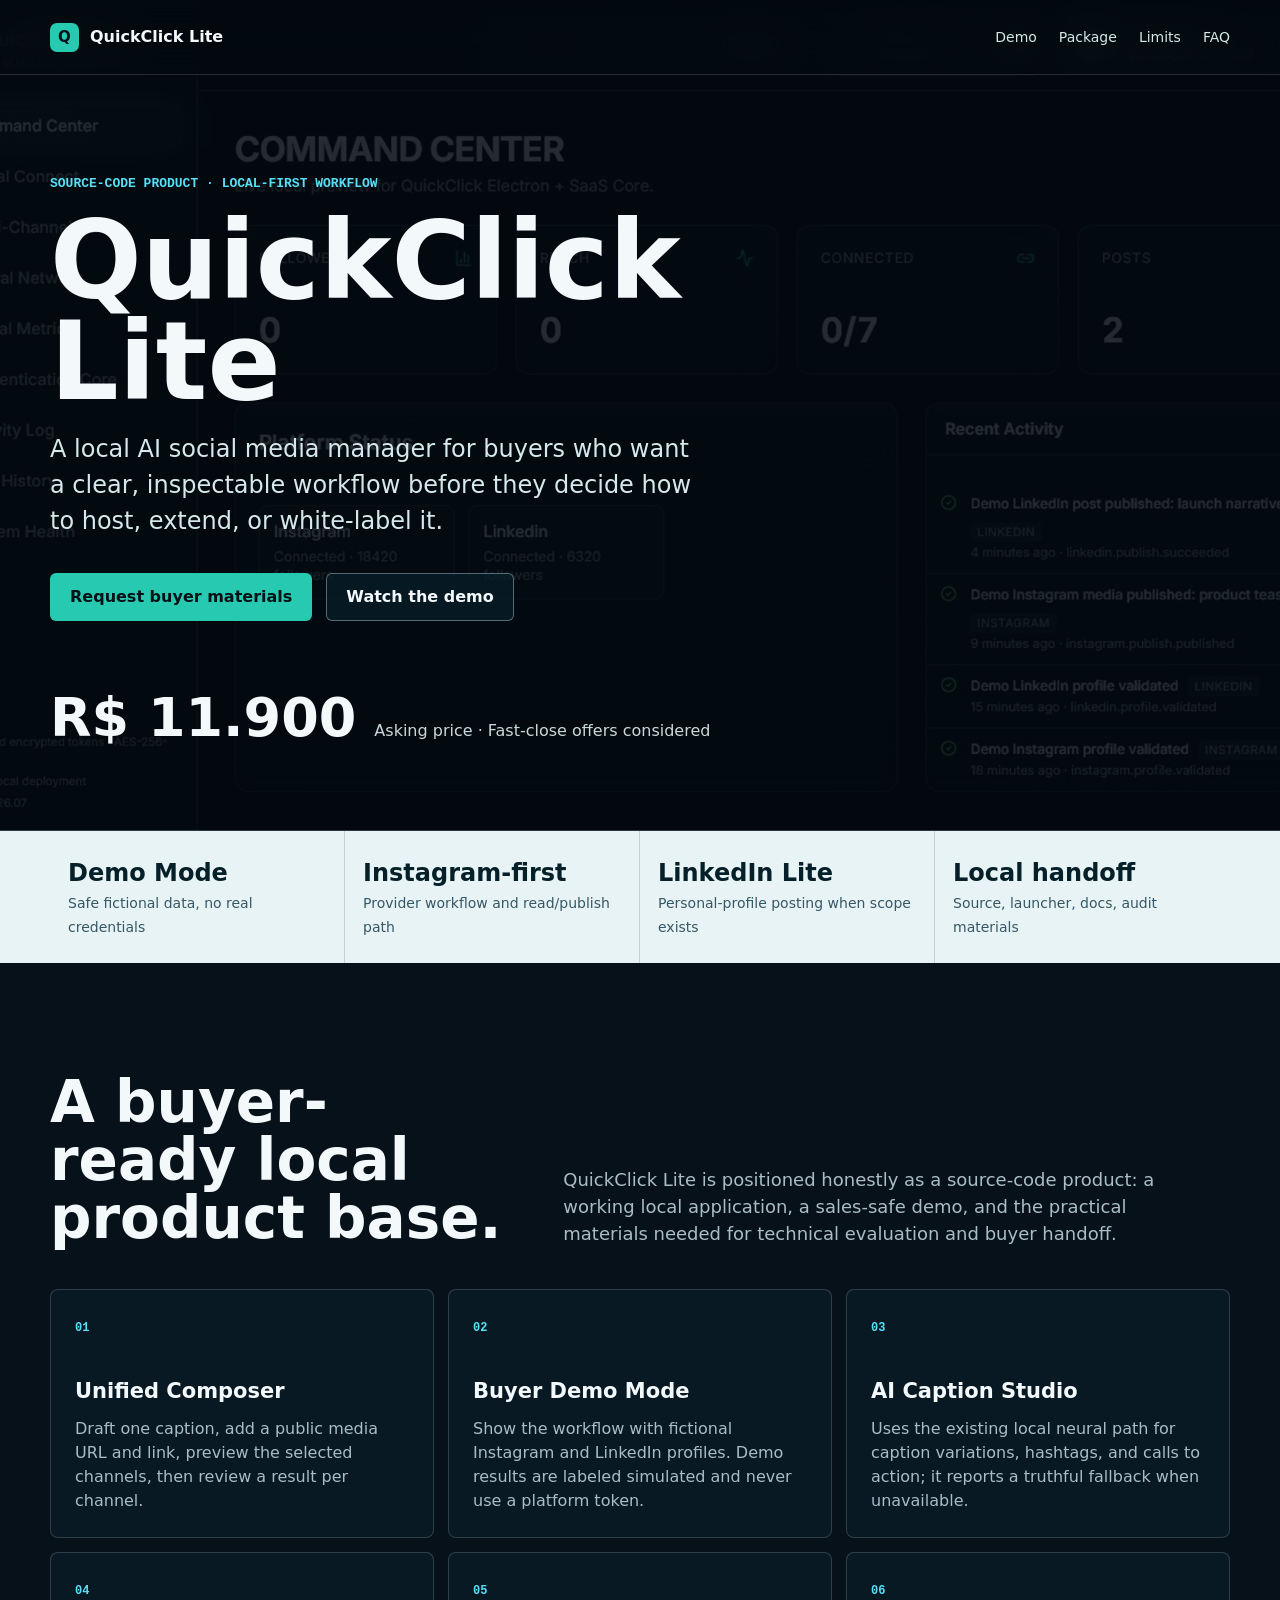
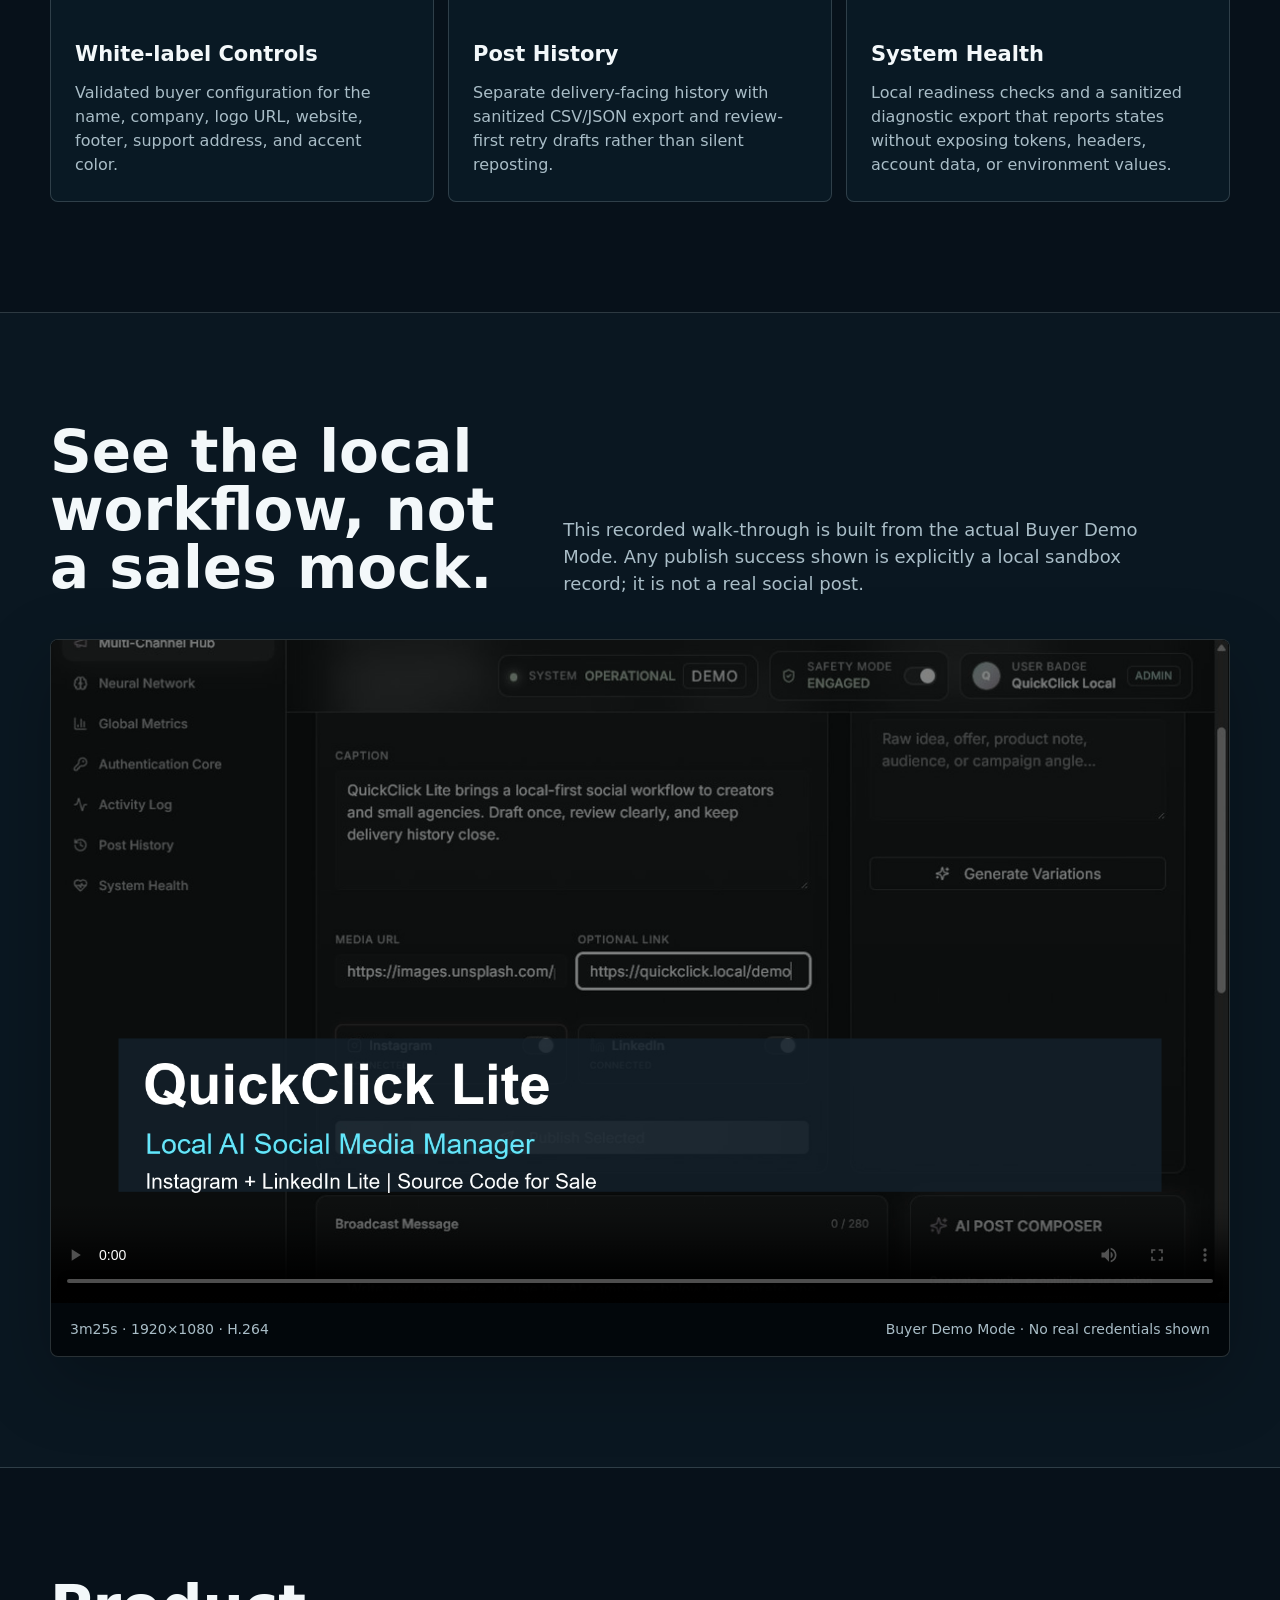
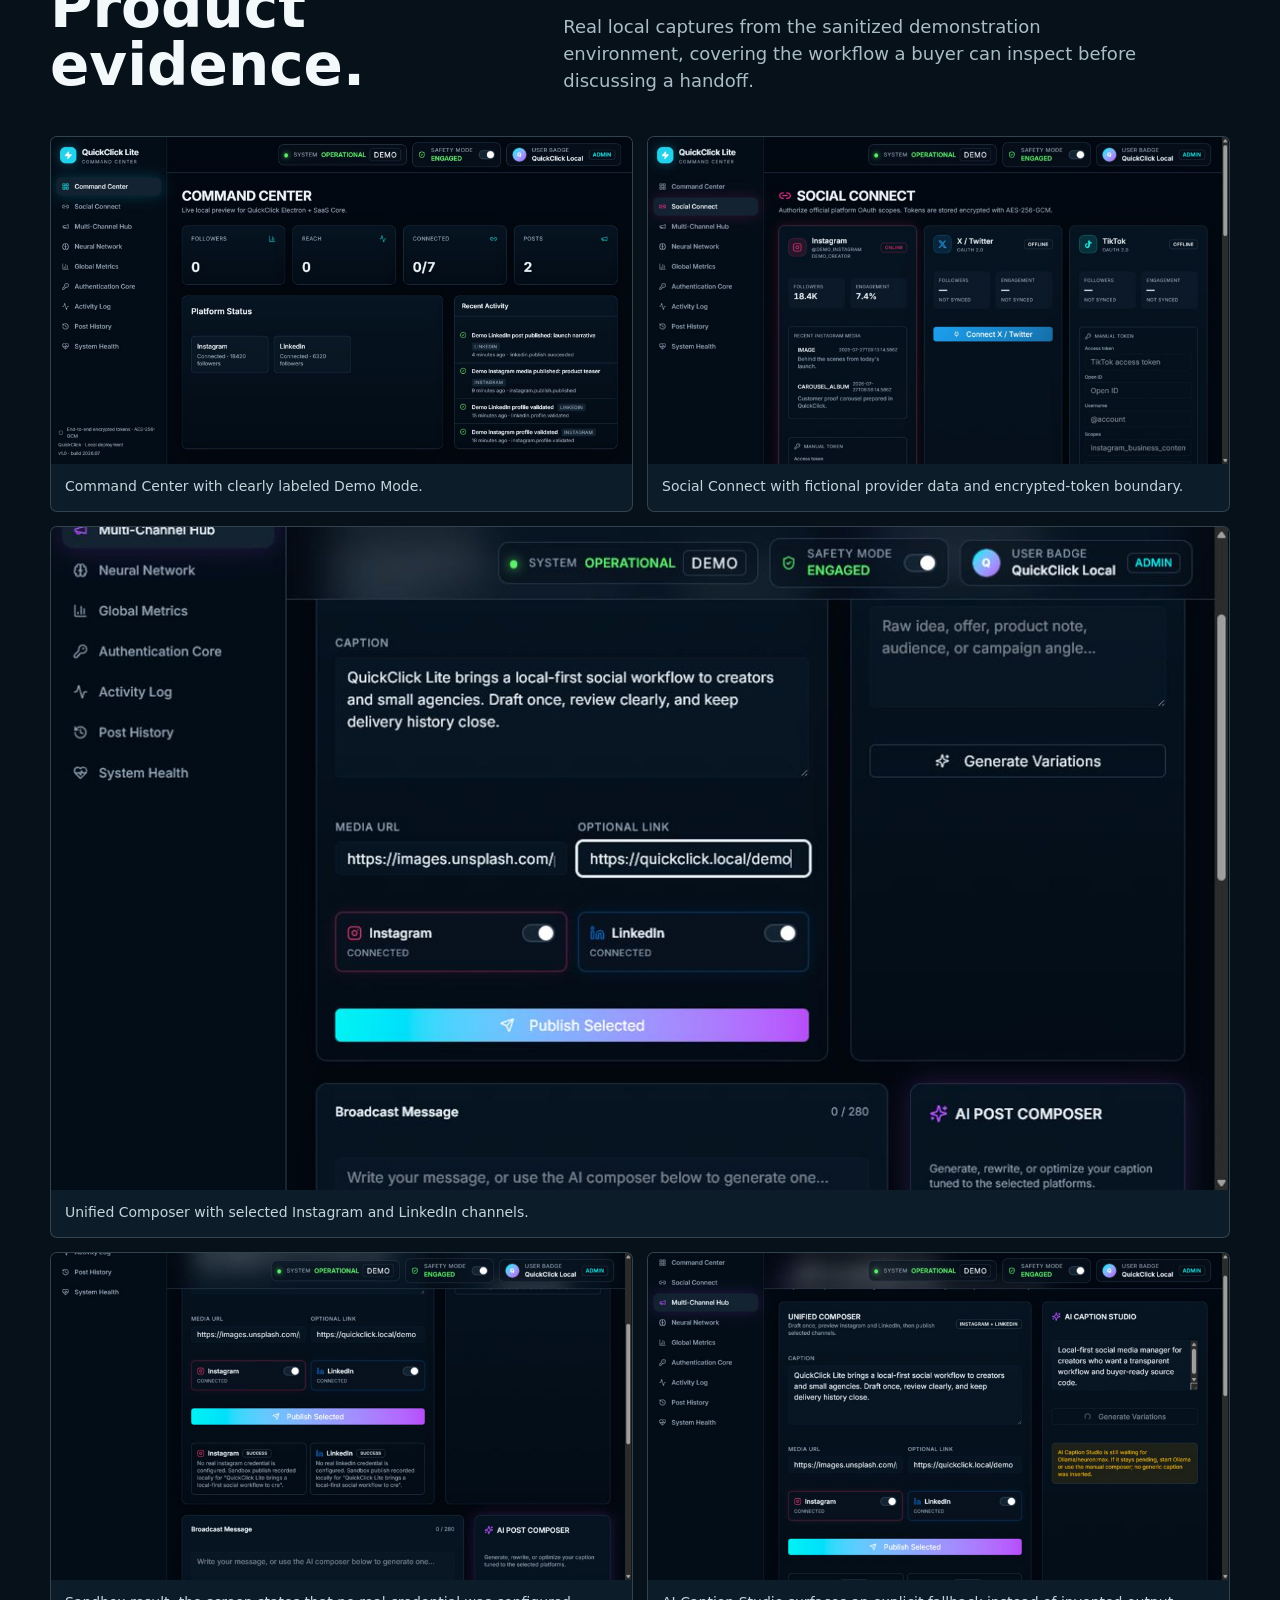
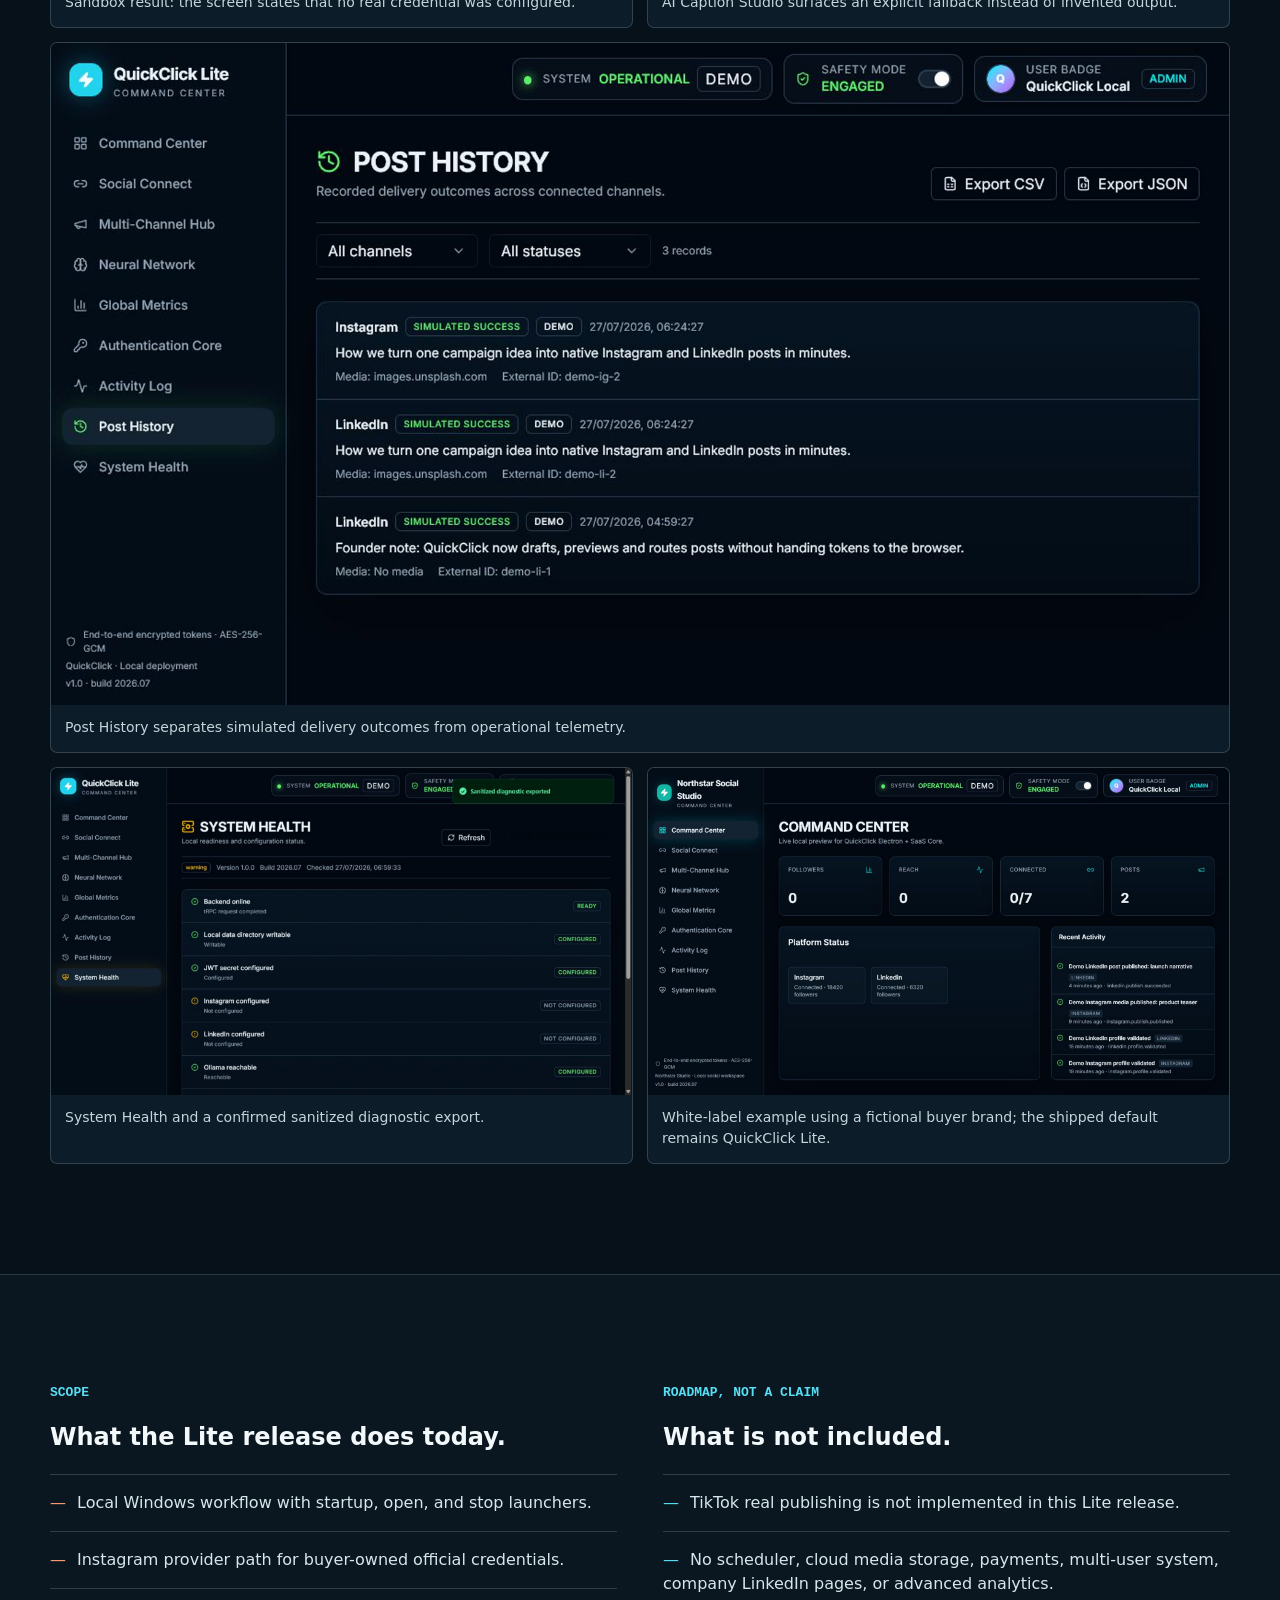
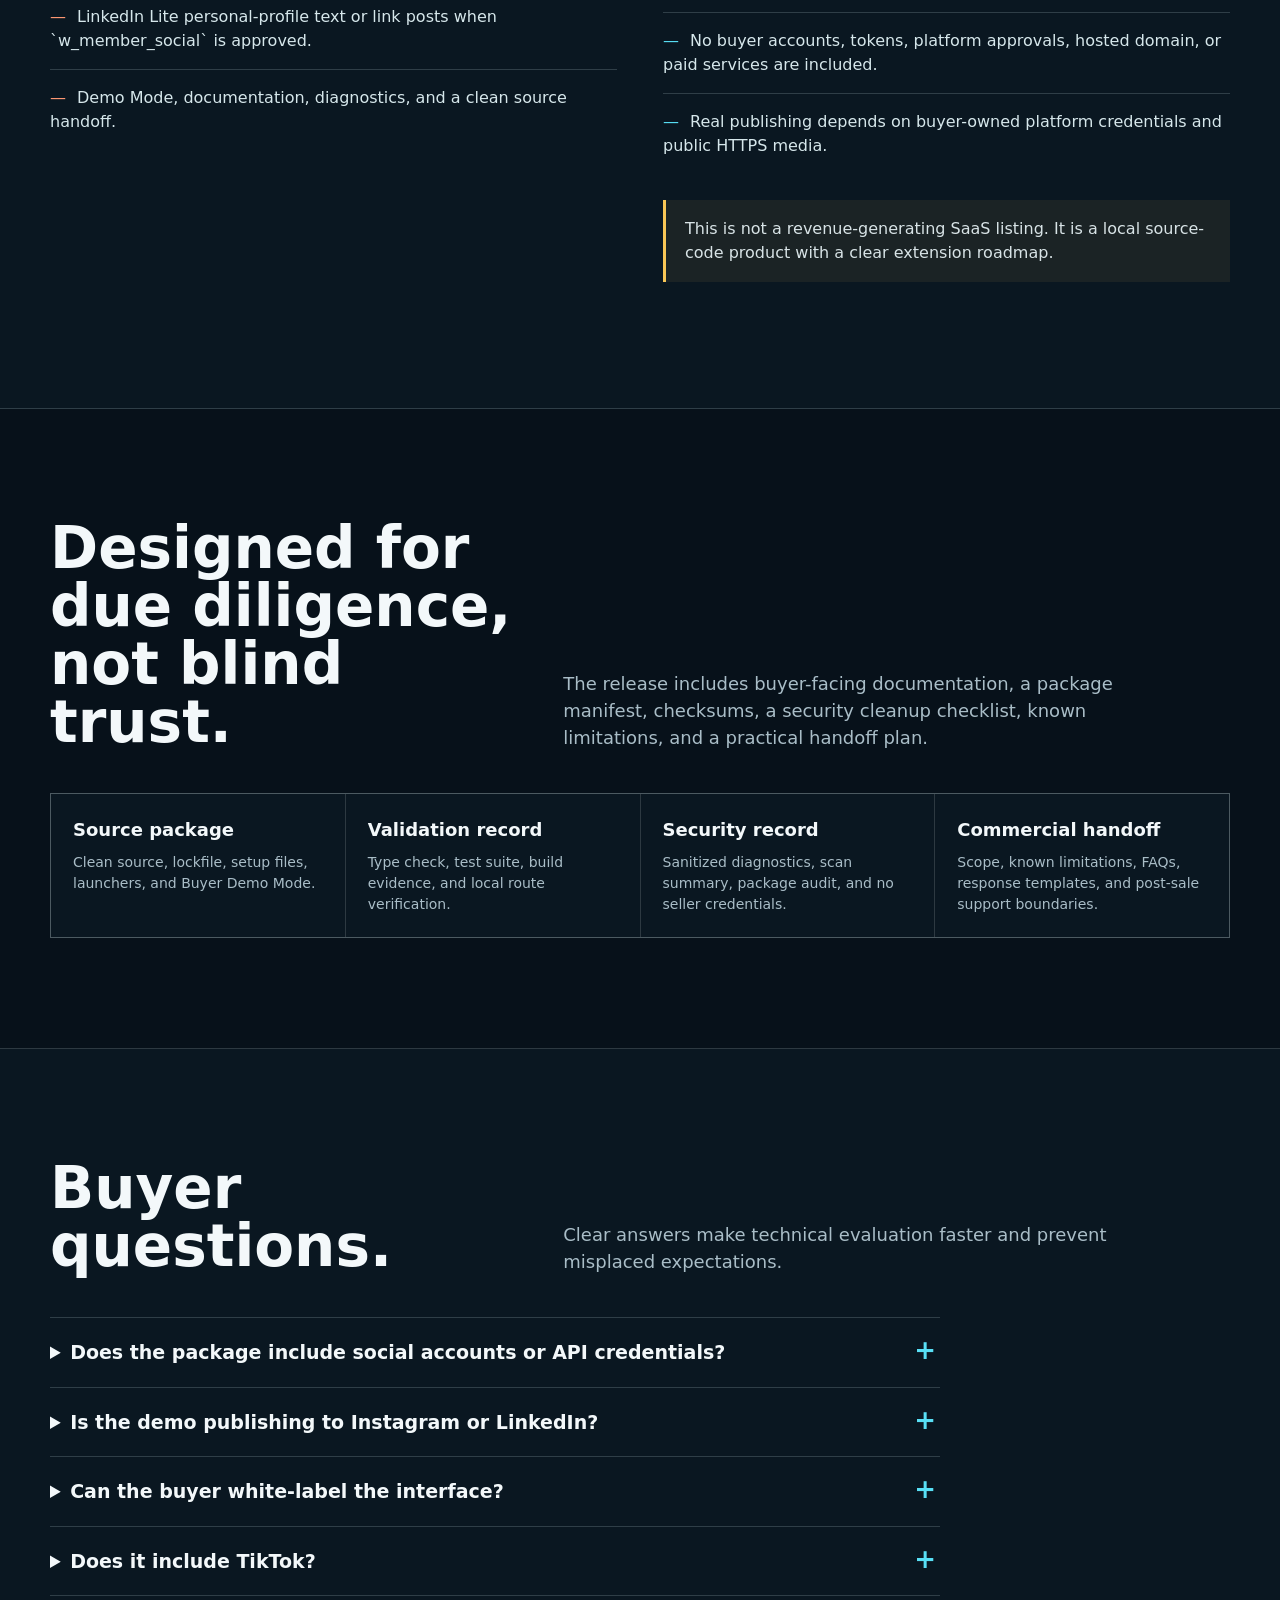
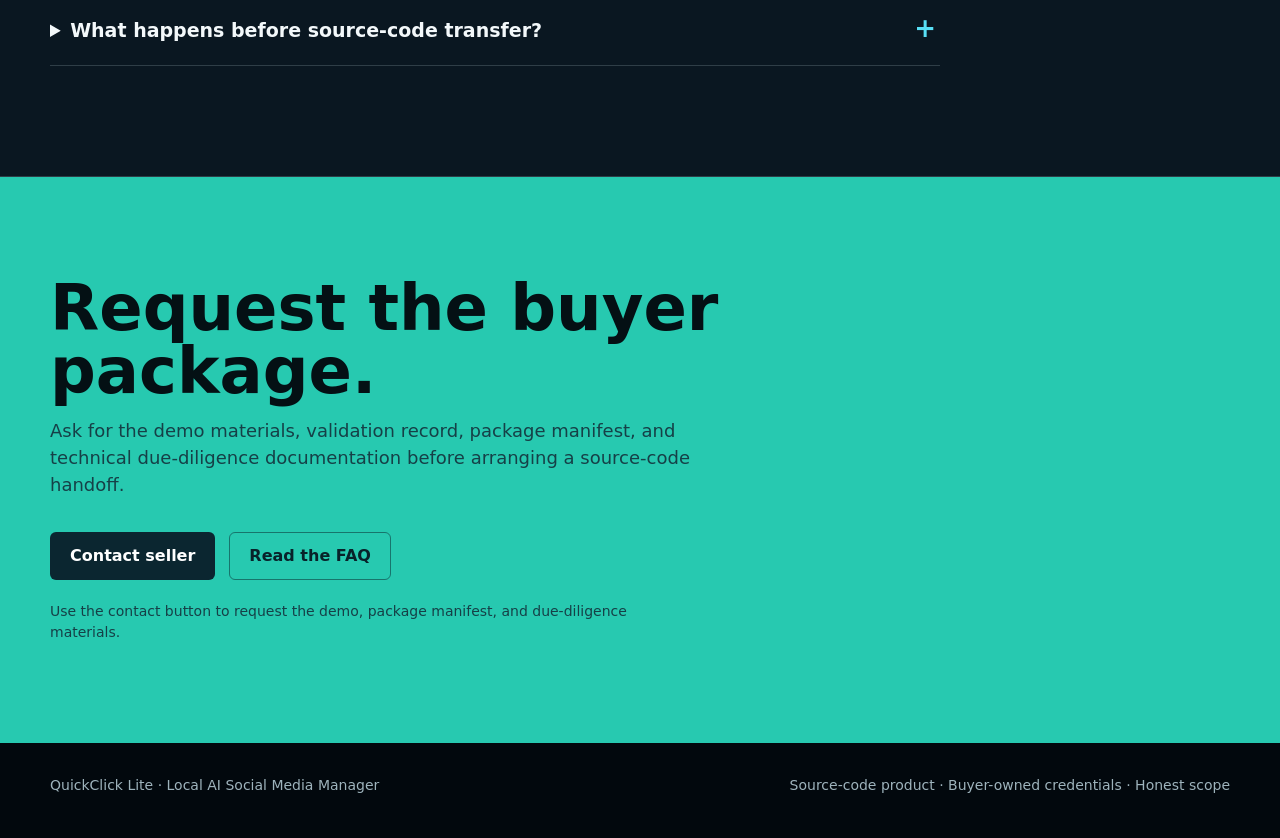
==== index.html @ e6eac98f "chore: prepare QuickClick Lite sales landing" ====
<!doctype html>
<html lang="en">
  <head>
    <meta charset="UTF-8" />
    <meta name="viewport" content="width=device-width, initial-scale=1" />
    <meta name="description" content="QuickClick Lite is a local-first social media manager source-code package with Buyer Demo Mode, Instagram provider, LinkedIn Lite, a unified composer, and audit-ready handoff materials." />
    <title>QuickClick Lite — Local AI Social Media Manager</title>
    <link rel="stylesheet" href="styles.css" />
  </head>
  <body>
    <a class="skip-link" href="#main">Skip to content</a>
    <header class="site-header">
      <div class="container header-inner">
        <a class="brand" href="#top" aria-label="QuickClick Lite home"><span class="brand-mark">Q</span> QuickClick Lite</a>
        <nav class="nav" aria-label="Primary navigation">
          <a href="#demo">Demo</a>
          <a href="#package">Package</a>
          <a href="#limits">Limits</a>
          <a href="#faq">FAQ</a>
        </nav>
      </div>
    </header>

    <main id="main">
      <section class="hero" id="top" aria-labelledby="hero-title">
        <div class="hero-media" aria-hidden="true">
          <img src="assets/screenshots/01-dashboard-demo.jpg" alt="" />
        </div>
        <div class="hero-shade" aria-hidden="true"></div>
        <div class="container hero-inner">
          <p class="eyebrow">Source-code product · Local-first workflow</p>
          <h1 id="hero-title">QuickClick Lite</h1>
          <p class="hero-copy">A local AI social media manager for buyers who want a clear, inspectable workflow before they decide how to host, extend, or white-label it.</p>
          <div class="hero-actions">
            <a class="button button-primary" data-contact-link href="#contact">Request buyer materials</a>
            <a class="button button-secondary" href="#demo">Watch the demo</a>
          </div>
          <div class="price-lockup" aria-label="Public asking price">
            <strong>R$ 11.900</strong>
            <span>Asking price · Fast-close offers considered</span>
          </div>
        </div>
      </section>

      <section class="proof-strip" aria-label="Release facts">
        <div class="container proof-grid">
          <div class="proof"><b>Demo Mode</b><span>Safe fictional data, no real credentials</span></div>
          <div class="proof"><b>Instagram-first</b><span>Provider workflow and read/publish path</span></div>
          <div class="proof"><b>LinkedIn Lite</b><span>Personal-profile posting when scope exists</span></div>
          <div class="proof"><b>Local handoff</b><span>Source, launcher, docs, audit materials</span></div>
        </div>
      </section>

      <section class="section" id="package" aria-labelledby="what-ships-title">
        <div class="container">
          <div class="section-head">
            <h2 id="what-ships-title">A buyer-ready local product base.</h2>
            <p>QuickClick Lite is positioned honestly as a source-code product: a working local application, a sales-safe demo, and the practical materials needed for technical evaluation and buyer handoff.</p>
          </div>
          <div class="feature-grid">
            <article class="feature"><span class="feature-index">01</span><h3>Unified Composer</h3><p>Draft one caption, add a public media URL and link, preview the selected channels, then review a result per channel.</p></article>
            <article class="feature"><span class="feature-index">02</span><h3>Buyer Demo Mode</h3><p>Show the workflow with fictional Instagram and LinkedIn profiles. Demo results are labeled simulated and never use a platform token.</p></article>
            <article class="feature"><span class="feature-index">03</span><h3>AI Caption Studio</h3><p>Uses the existing local neural path for caption variations, hashtags, and calls to action; it reports a truthful fallback when unavailable.</p></article>
            <article class="feature"><span class="feature-index">04</span><h3>White-label Controls</h3><p>Validated buyer configuration for the name, company, logo URL, website, footer, support address, and accent color.</p></article>
            <article class="feature"><span class="feature-index">05</span><h3>Post History</h3><p>Separate delivery-facing history with sanitized CSV/JSON export and review-first retry drafts rather than silent reposting.</p></article>
            <article class="feature"><span class="feature-index">06</span><h3>System Health</h3><p>Local readiness checks and a sanitized diagnostic export that reports states without exposing tokens, headers, account data, or environment values.</p></article>
          </div>
        </div>
      </section>

      <section class="section alt" id="demo" aria-labelledby="demo-title">
        <div class="container">
          <div class="section-head">
            <h2 id="demo-title">See the local workflow, not a sales mock.</h2>
            <p>This recorded walk-through is built from the actual Buyer Demo Mode. Any publish success shown is explicitly a local sandbox record; it is not a real social post.</p>
          </div>
          <div class="video-shell">
            <video controls preload="metadata" poster="assets/quickclick-lite-sale-thumbnail.png">
              <source src="assets/quickclick-lite-v2-demo.mp4" type="video/mp4" />
              Your browser does not support HTML video.
            </video>
            <div class="video-caption"><span>3m25s · 1920×1080 · H.264</span><span>Buyer Demo Mode · No real credentials shown</span></div>
          </div>
        </div>
      </section>

      <section class="section" aria-labelledby="screens-title">
        <div class="container">
          <div class="section-head"><h2 id="screens-title">Product evidence.</h2><p>Real local captures from the sanitized demonstration environment, covering the workflow a buyer can inspect before discussing a handoff.</p></div>
          <div class="gallery">
            <figure class="shot"><img src="assets/screenshots/01-dashboard-demo.jpg" alt="QuickClick Lite Command Center in Buyer Demo Mode" loading="lazy" /><figcaption>Command Center with clearly labeled Demo Mode.</figcaption></figure>
            <figure class="shot"><img src="assets/screenshots/02-social-connect-demo.jpg" alt="Social Connect showing fictional Instagram demo data" loading="lazy" /><figcaption>Social Connect with fictional provider data and encrypted-token boundary.</figcaption></figure>
            <figure class="shot"><img src="assets/screenshots/06-channel-preview.jpg" alt="Unified Composer with Instagram and LinkedIn preview selection" loading="lazy" /><figcaption>Unified Composer with selected Instagram and LinkedIn channels.</figcaption></figure>
            <figure class="shot"><img src="assets/screenshots/07-demo-publish-result.jpg" alt="Demo publication results marked sandbox and local" loading="lazy" /><figcaption>Sandbox result: the screen states that no real credential was configured.</figcaption></figure>
            <figure class="shot"><img src="assets/screenshots/08-ai-caption-studio.jpg" alt="AI Caption Studio with an honest local-provider fallback" loading="lazy" /><figcaption>AI Caption Studio surfaces an explicit fallback instead of invented output.</figcaption></figure>
            <figure class="shot"><img src="assets/screenshots/09-post-history-with-demo.jpg" alt="Post History with simulated successful results" loading="lazy" /><figcaption>Post History separates simulated delivery outcomes from operational telemetry.</figcaption></figure>
            <figure class="shot"><img src="assets/screenshots/10-system-health.jpg" alt="System Health page showing sanitized diagnostic export confirmation" loading="lazy" /><figcaption>System Health and a confirmed sanitized diagnostic export.</figcaption></figure>
            <figure class="shot"><img src="assets/screenshots/12-white-label-example.jpg" alt="A fictional buyer branding example applied to QuickClick Lite" loading="lazy" /><figcaption>White-label example using a fictional buyer brand; the shipped default remains QuickClick Lite.</figcaption></figure>
          </div>
        </div>
      </section>

      <section class="section alt" id="limits" aria-labelledby="limits-title">
        <div class="container two-column">
          <div><p class="eyebrow">Scope</p><h2 id="limits-title">What the Lite release does today.</h2><ul class="list"><li>Local Windows workflow with startup, open, and stop launchers.</li><li>Instagram provider path for buyer-owned official credentials.</li><li>LinkedIn Lite personal-profile text or link posts when `w_member_social` is approved.</li><li>Demo Mode, documentation, diagnostics, and a clean source handoff.</li></ul></div>
          <div><p class="eyebrow">Roadmap, not a claim</p><h2>What is not included.</h2><ul class="list roadmap"><li>TikTok real publishing is not implemented in this Lite release.</li><li>No scheduler, cloud media storage, payments, multi-user system, company LinkedIn pages, or advanced analytics.</li><li>No buyer accounts, tokens, platform approvals, hosted domain, or paid services are included.</li><li>Real publishing depends on buyer-owned platform credentials and public HTTPS media.</li></ul><p class="note">This is not a revenue-generating SaaS listing. It is a local source-code product with a clear extension roadmap.</p></div>
        </div>
      </section>

      <section class="section" aria-labelledby="handoff-title">
        <div class="container">
          <div class="section-head"><h2 id="handoff-title">Designed for due diligence, not blind trust.</h2><p>The release includes buyer-facing documentation, a package manifest, checksums, a security cleanup checklist, known limitations, and a practical handoff plan.</p></div>
          <div class="package-rail">
            <div class="package-item"><h3>Source package</h3><p>Clean source, lockfile, setup files, launchers, and Buyer Demo Mode.</p></div>
            <div class="package-item"><h3>Validation record</h3><p>Type check, test suite, build evidence, and local route verification.</p></div>
            <div class="package-item"><h3>Security record</h3><p>Sanitized diagnostics, scan summary, package audit, and no seller credentials.</p></div>
            <div class="package-item"><h3>Commercial handoff</h3><p>Scope, known limitations, FAQs, response templates, and post-sale support boundaries.</p></div>
          </div>
        </div>
      </section>

      <section class="section alt" id="faq" aria-labelledby="faq-title">
        <div class="container"><div class="section-head"><h2 id="faq-title">Buyer questions.</h2><p>Clear answers make technical evaluation faster and prevent misplaced expectations.</p></div>
          <div class="faq">
            <details><summary>Does the package include social accounts or API credentials?</summary><p>No. The buyer supplies their own official platform setup, tokens, account identifiers, scopes, and public HTTPS media. Seller accounts and credentials are excluded.</p></details>
            <details><summary>Is the demo publishing to Instagram or LinkedIn?</summary><p>No. Buyer Demo Mode records an explicitly labeled local sandbox result. It is designed for safe sales demonstrations without a real provider call.</p></details>
            <details><summary>Can the buyer white-label the interface?</summary><p>Yes. The included configuration validates buyer-controlled name, company, logo URL, website URL, support email, footer text, and accent color without allowing arbitrary HTML or script injection.</p></details>
            <details><summary>Does it include TikTok?</summary><p>No. TikTok real publishing is a roadmap item and must not be presented as a working Lite feature.</p></details>
            <details><summary>What happens before source-code transfer?</summary><p>Initial due diligence uses the video, screenshots, documentation, package manifest, test results, hashes, and a demo call. Full source delivery follows an agreed price and payment or escrow arrangement.</p></details>
          </div>
        </div>
      </section>

      <section class="contact-band" id="contact" aria-labelledby="contact-title">
        <div class="container">
          <h2 id="contact-title">Request the buyer package.</h2>
          <p>Ask for the demo materials, validation record, package manifest, and technical due-diligence documentation before arranging a source-code handoff.</p>
          <div class="hero-actions"><a class="button button-primary" data-contact-link href="#contact">Contact seller</a><a class="button button-secondary" href="#faq">Read the FAQ</a></div>
          <p class="contact-status" data-contact-status aria-live="polite"></p>
        </div>
      </section>
    </main>

    <footer class="site-footer"><div class="container footer-grid"><p>QuickClick Lite · Local AI Social Media Manager</p><p>Source-code product · Buyer-owned credentials · Honest scope</p></div></footer>
    <script src="site.config.js"></script>
    <script src="app.js"></script>
  </body>
</html>
---- styles.css ----
:root {
  --ink: #07111a;
  --ink-soft: #0d1c29;
  --surface: #102635;
  --line: rgba(213, 238, 245, 0.18);
  --paper: #f3f8fa;
  --muted: #a9bdc7;
  --cyan: #58dff5;
  --teal: #27c9b0;
  --coral: #ff9874;
  --yellow: #f8c656;
  --max: 1180px;
  --radius: 8px;
  --shadow: 0 24px 72px rgba(0, 0, 0, 0.25);
}

* { box-sizing: border-box; }
html { scroll-behavior: smooth; background: var(--ink); }
body {
  margin: 0;
  color: var(--paper);
  background: var(--ink);
  font-family: Inter, ui-sans-serif, system-ui, -apple-system, BlinkMacSystemFont, "Segoe UI", sans-serif;
  line-height: 1.5;
}
a { color: inherit; }
button, a { -webkit-tap-highlight-color: transparent; }
.skip-link { position: fixed; left: -9999px; top: 0; z-index: 20; background: var(--paper); color: var(--ink); padding: 12px 16px; }
.skip-link:focus { left: 16px; }
.container { width: min(calc(100% - 40px), var(--max)); margin: 0 auto; }

.site-header {
  position: absolute;
  z-index: 5;
  top: 0;
  left: 0;
  right: 0;
  border-bottom: 1px solid rgba(255, 255, 255, 0.14);
  background: rgba(3, 10, 16, 0.72);
  backdrop-filter: blur(18px);
}
.header-inner { min-height: 74px; display: flex; align-items: center; justify-content: space-between; gap: 24px; }
.brand { text-decoration: none; display: inline-flex; align-items: center; gap: 11px; font-weight: 800; letter-spacing: 0; }
.brand-mark { width: 29px; height: 29px; border-radius: 7px; display: grid; place-items: center; color: var(--ink); background: var(--teal); font-size: 15px; }
.nav { display: flex; align-items: center; gap: 22px; font-size: 14px; color: #d3e7ec; }
.nav a { text-decoration: none; }
.nav a:hover, .nav a:focus-visible { color: var(--cyan); }

.hero {
  position: relative;
  min-height: 780px;
  display: grid;
  align-items: end;
  overflow: hidden;
  border-bottom: 1px solid var(--line);
  isolation: isolate;
}
.hero-media { position: absolute; inset: 0; z-index: -2; overflow: hidden; background: #02070b; }
.hero-media video, .hero-media img { width: 100%; height: 100%; object-fit: cover; object-position: center; opacity: 0.48; filter: saturate(0.92) contrast(1.05); }
.hero-shade { position: absolute; inset: 0; z-index: -1; background: rgba(3, 10, 16, 0.7); }
.hero-inner { padding: 176px 0 72px; }
.eyebrow { margin: 0 0 18px; color: var(--cyan); font: 700 13px/1.2 ui-monospace, SFMono-Regular, Consolas, monospace; letter-spacing: 0; text-transform: uppercase; }
h1, h2, h3, p { margin-top: 0; }
h1 { max-width: 800px; margin-bottom: 18px; font-size: clamp(54px, 9vw, 108px); line-height: 0.94; letter-spacing: 0; }
.hero-copy { max-width: 650px; font-size: clamp(18px, 2vw, 24px); color: #d6e8ed; }
.hero-actions { display: flex; flex-wrap: wrap; gap: 14px; margin-top: 34px; }
.button { display: inline-flex; min-height: 48px; align-items: center; justify-content: center; padding: 0 19px; border: 1px solid transparent; border-radius: 6px; text-decoration: none; font-weight: 800; transition: transform 160ms ease, background 160ms ease, border-color 160ms ease; }
.button:hover, .button:focus-visible { transform: translateY(-2px); }
.button-primary { color: #031116; background: var(--teal); }
.button-secondary { color: var(--paper); background: rgba(9, 30, 41, 0.74); border-color: rgba(207, 239, 245, 0.38); }
.button.is-disabled { opacity: 0.58; pointer-events: none; }
.price-lockup { margin-top: 56px; display: flex; align-items: baseline; gap: 18px; flex-wrap: wrap; }
.price-lockup strong { font-size: clamp(32px, 5vw, 54px); letter-spacing: 0; }
.price-lockup span { color: #cad8dd; }

.proof-strip { background: #e8f3f5; color: #06202a; }
.proof-grid { min-height: 118px; display: grid; grid-template-columns: repeat(4, 1fr); gap: 0; }
.proof { padding: 24px 18px; border-right: 1px solid rgba(6, 32, 42, 0.16); }
.proof:last-child { border-right: 0; }
.proof b { display: block; font-size: 24px; }
.proof span { font-size: 14px; color: #365765; }

main { overflow: hidden; }
.section { padding: 110px 0; border-bottom: 1px solid var(--line); }
.section.alt { background: #0a1721; }
.section-head { display: grid; grid-template-columns: minmax(0, 0.82fr) minmax(0, 1.18fr); gap: 50px; margin-bottom: 42px; align-items: end; }
.section-head h2 { margin-bottom: 0; font-size: clamp(34px, 5vw, 58px); line-height: 1; letter-spacing: 0; }
.section-head p { margin: 0; max-width: 600px; color: var(--muted); font-size: 18px; }
.feature-grid { display: grid; grid-template-columns: repeat(3, 1fr); gap: 14px; }
.feature { min-height: 210px; padding: 24px; border: 1px solid var(--line); border-radius: var(--radius); background: rgba(15, 37, 51, 0.44); }
.feature-index { color: var(--cyan); font: 700 12px/1 ui-monospace, SFMono-Regular, Consolas, monospace; }
.feature h3 { margin: 38px 0 10px; font-size: 21px; }
.feature p { margin-bottom: 0; color: var(--muted); }

.video-shell { border: 1px solid var(--line); border-radius: 8px; overflow: hidden; background: #02070b; box-shadow: var(--shadow); }
.video-shell video { width: 100%; display: block; background: #02070b; }
.video-caption { display: flex; justify-content: space-between; gap: 20px; padding: 16px 19px; border-top: 1px solid var(--line); color: var(--muted); font-size: 14px; }

.gallery { display: grid; grid-template-columns: repeat(12, minmax(0, 1fr)); gap: 14px; }
.shot { grid-column: span 6; margin: 0; border: 1px solid var(--line); border-radius: 7px; overflow: hidden; background: var(--ink-soft); opacity: 0.75; transition: opacity 180ms ease, transform 180ms ease; }
.shot.is-ready { opacity: 1; }
.shot:hover { transform: translateY(-3px); }
.shot:nth-child(3n) { grid-column: span 12; }
.shot img { width: 100%; aspect-ratio: 16 / 9; object-fit: cover; display: block; }
.shot figcaption { padding: 12px 14px 14px; color: #c4d5db; font-size: 14px; }

.two-column { display: grid; grid-template-columns: 1fr 1fr; gap: 46px; }
.list { padding: 0; margin: 0; list-style: none; }
.list li { padding: 16px 0; border-top: 1px solid var(--line); color: #d6e7eb; }
.list li::before { content: "—"; color: var(--coral); margin-right: 11px; }
.list.roadmap li::before { color: var(--cyan); }
.note { margin-top: 26px; padding: 17px 19px; border-left: 3px solid var(--yellow); color: #d8e3e6; background: rgba(248, 198, 86, 0.07); }

.package-rail { display: grid; grid-template-columns: repeat(4, 1fr); gap: 1px; border: 1px solid var(--line); background: var(--line); }
.package-item { min-height: 142px; padding: 22px; background: #0a1721; }
.package-item h3 { font-size: 18px; margin-bottom: 9px; }
.package-item p { margin-bottom: 0; color: var(--muted); font-size: 14px; }

.faq { max-width: 890px; }
details { border-top: 1px solid var(--line); }
details:last-child { border-bottom: 1px solid var(--line); }
summary { cursor: pointer; padding: 20px 38px 20px 0; font-size: 19px; font-weight: 760; position: relative; }
summary::after { content: "+"; position: absolute; right: 4px; color: var(--cyan); font-size: 26px; top: 13px; }
details[open] summary::after { content: "−"; }
details p { padding: 0 0 20px; color: var(--muted); max-width: 760px; }

.contact-band { padding: 100px 0; color: #041014; background: var(--teal); }
.contact-band h2 { font-size: clamp(36px, 5vw, 66px); max-width: 800px; margin-bottom: 15px; line-height: 0.98; }
.contact-band p { max-width: 640px; font-size: 18px; color: #164047; }
.contact-band .button-primary { color: white; background: #0b2630; }
.contact-band .button-secondary { color: #08222a; background: transparent; border-color: rgba(8, 34, 42, 0.5); }
.contact-status { margin: 21px 0 0; font-size: 14px !important; }

.site-footer { padding: 32px 0 42px; background: #02080d; color: #9eb3bc; font-size: 14px; }
.footer-grid { display: flex; justify-content: space-between; gap: 18px; align-items: center; }
.footer-grid p { margin: 0; }

@media (max-width: 820px) {
  .container { width: min(calc(100% - 28px), var(--max)); }
  .nav { display: none; }
  .hero { min-height: 720px; }
  .hero-inner { padding: 140px 0 46px; }
  .proof-grid, .feature-grid, .package-rail { grid-template-columns: 1fr 1fr; }
  .proof:nth-child(2) { border-right: 0; }
  .proof:nth-child(-n + 2) { border-bottom: 1px solid rgba(6, 32, 42, 0.16); }
  .section { padding: 76px 0; }
  .section-head, .two-column { grid-template-columns: 1fr; gap: 22px; }
  .shot, .shot:nth-child(3n) { grid-column: span 12; }
}

@media (max-width: 520px) {
  .proof-grid, .feature-grid, .package-rail { grid-template-columns: 1fr; }
  .proof, .proof:nth-child(2) { border-right: 0; border-bottom: 1px solid rgba(6, 32, 42, 0.16); }
  .proof:last-child { border-bottom: 0; }
  .hero-actions .button { width: 100%; }
  .video-caption, .footer-grid { align-items: flex-start; flex-direction: column; }
  .price-lockup { gap: 8px; }
}

@media (prefers-reduced-motion: no-preference) {
  .hero-inner > * { animation: reveal 520ms ease both; }
  .hero-inner > :nth-child(2) { animation-delay: 70ms; }
  .hero-inner > :nth-child(3) { animation-delay: 130ms; }
  .hero-inner > :nth-child(4) { animation-delay: 190ms; }
  @keyframes reveal { from { opacity: 0; transform: translateY(16px); } to { opacity: 1; transform: translateY(0); } }
}
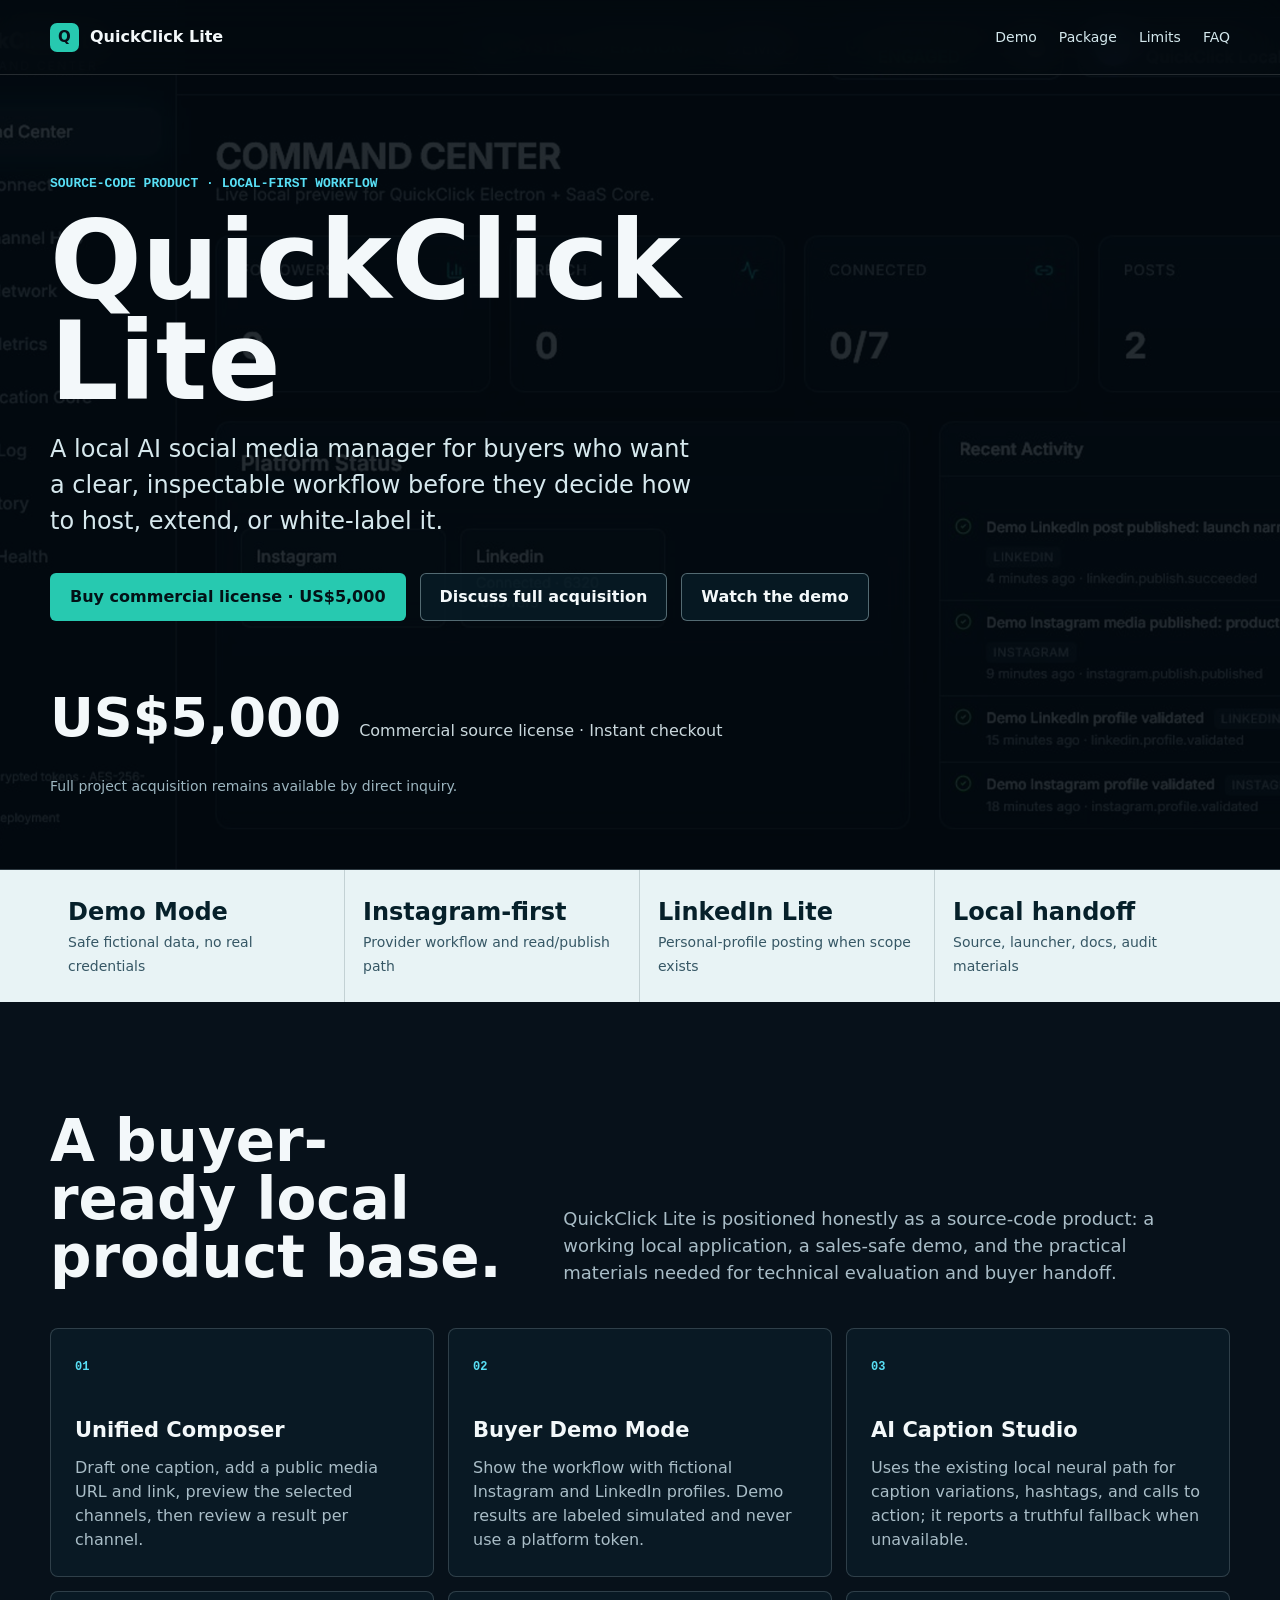
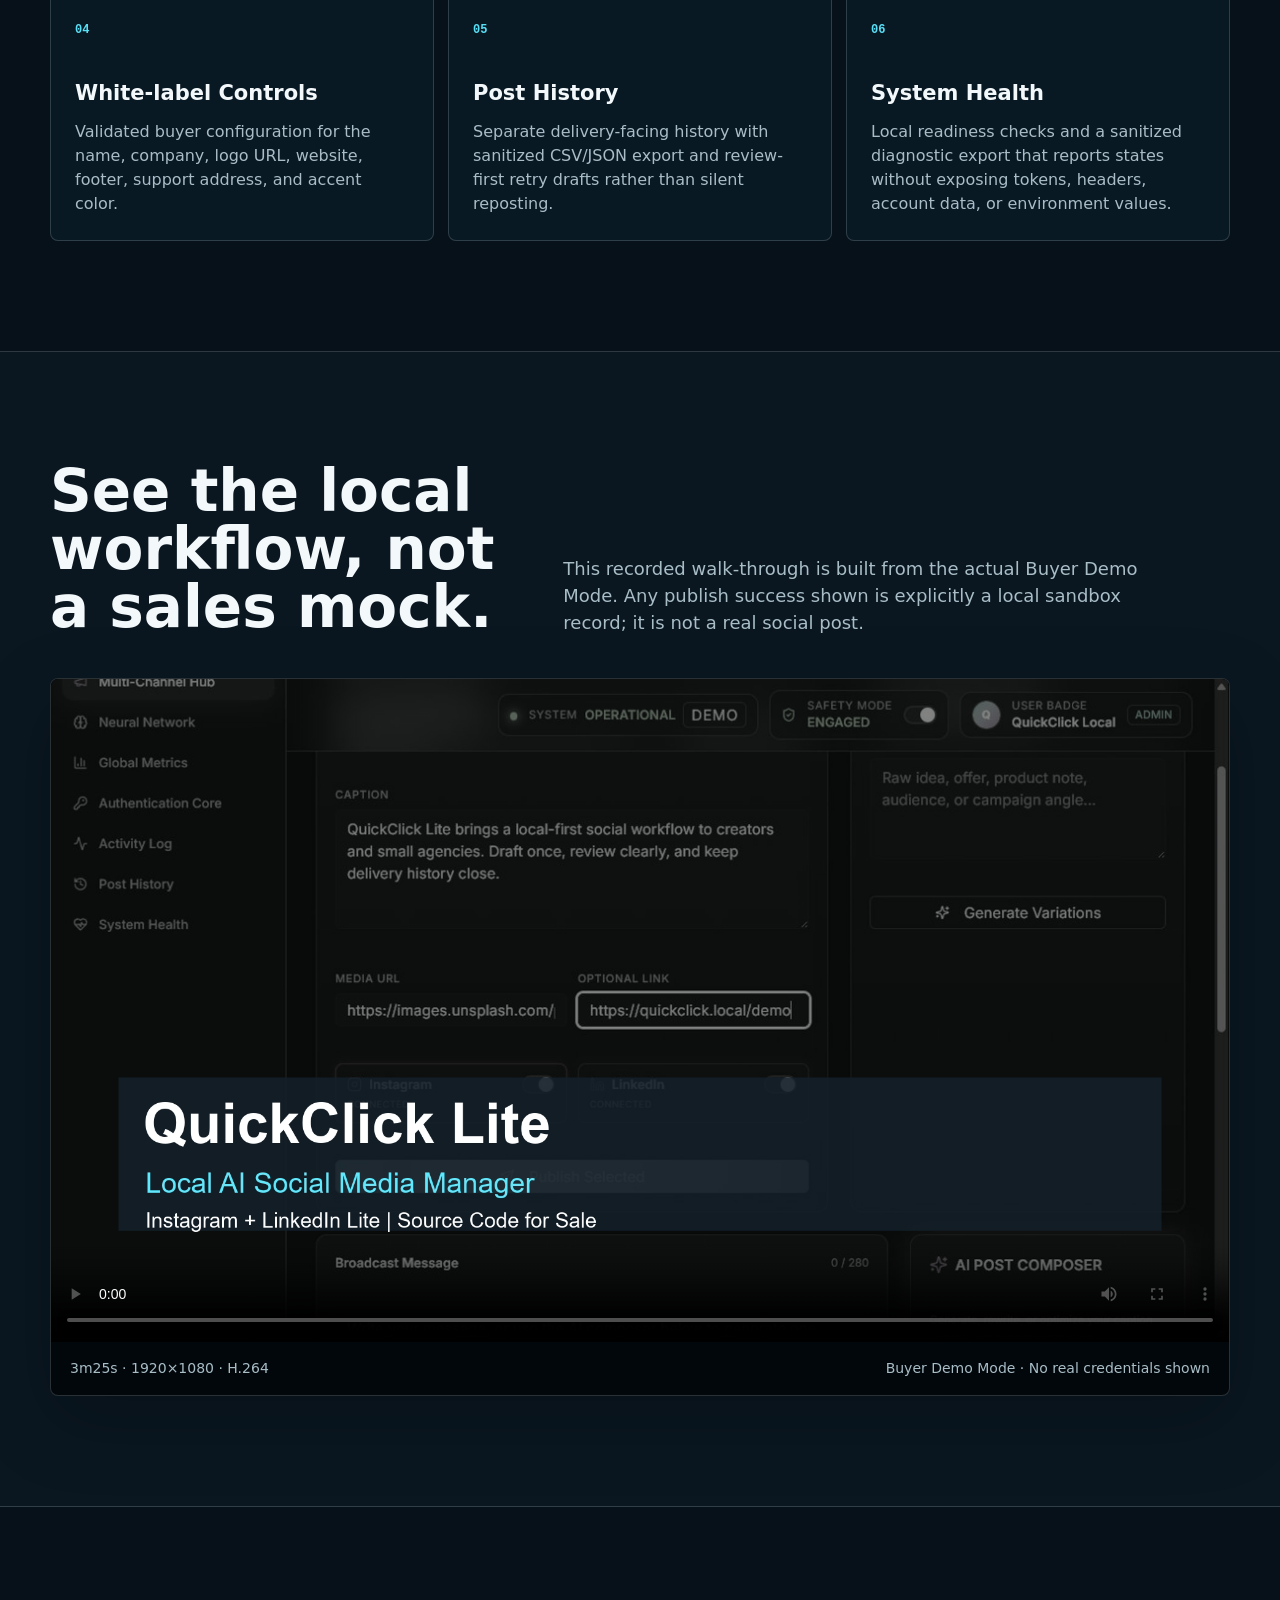
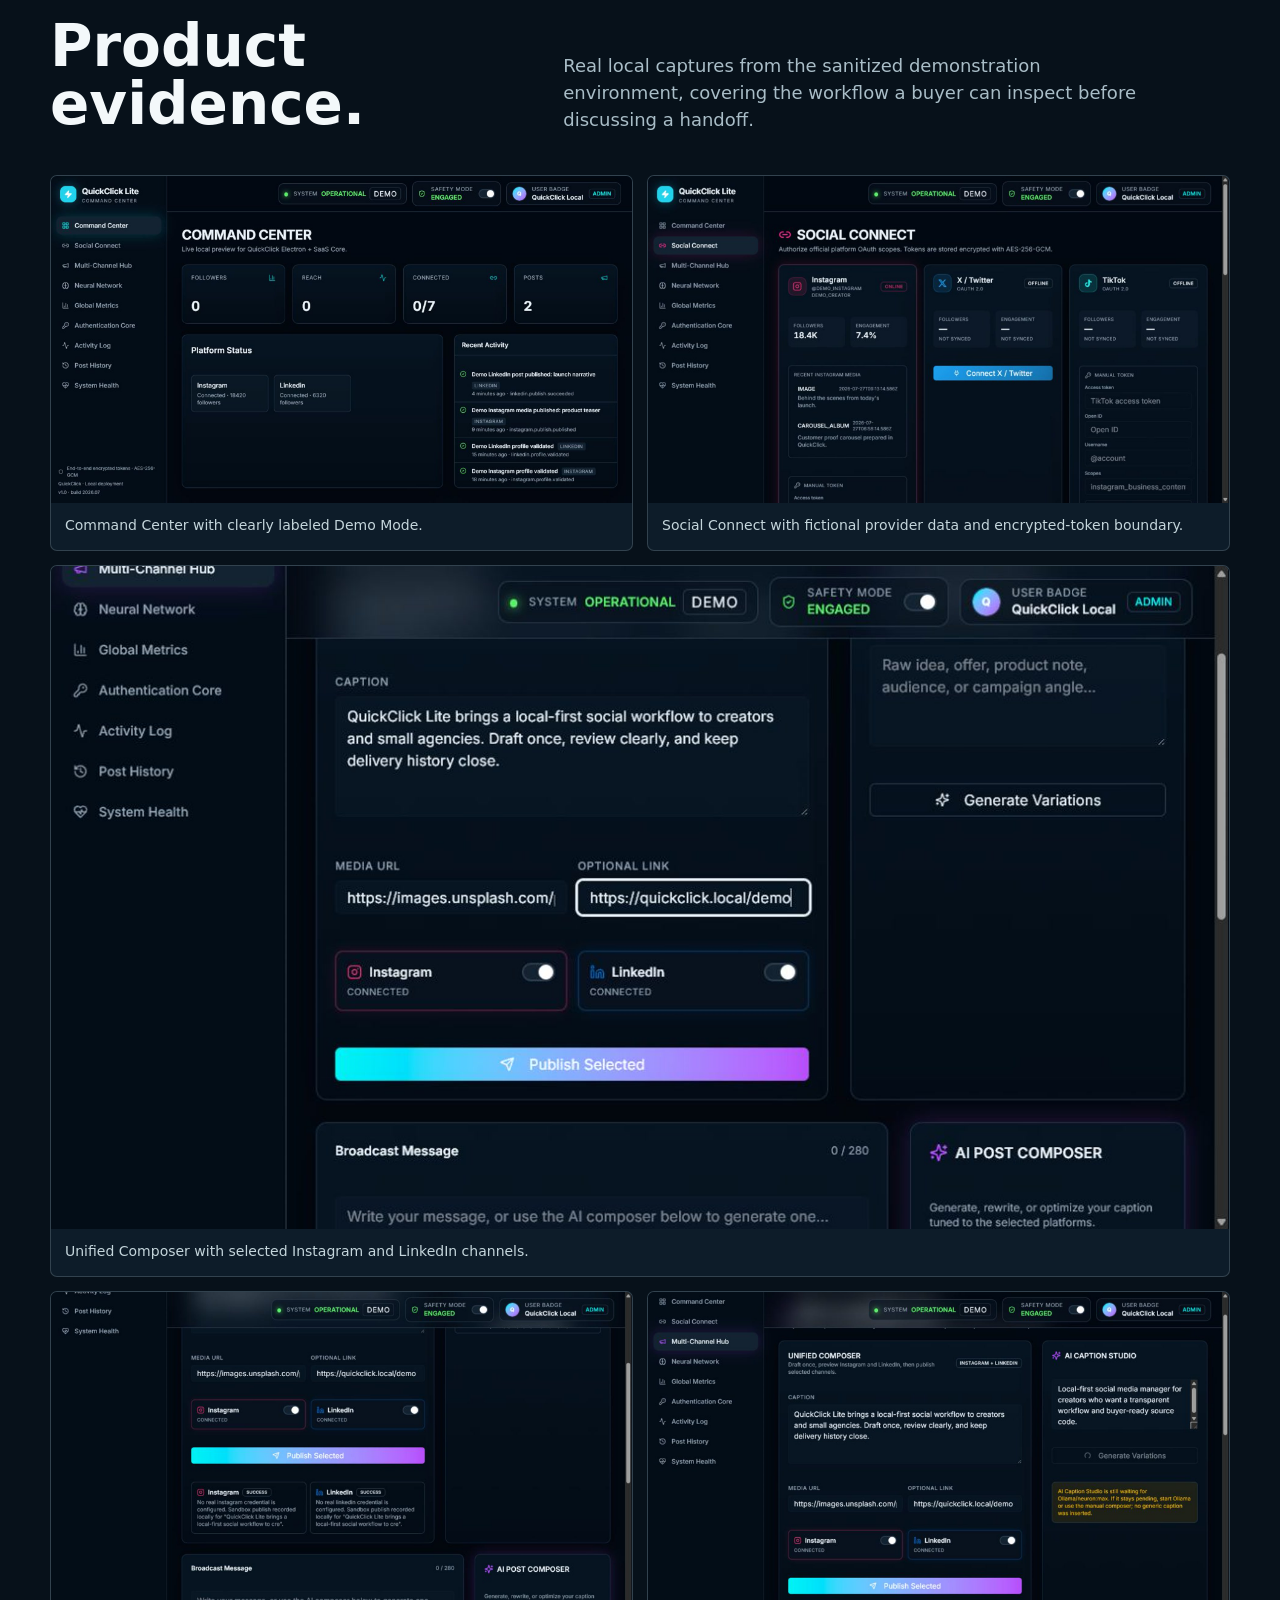
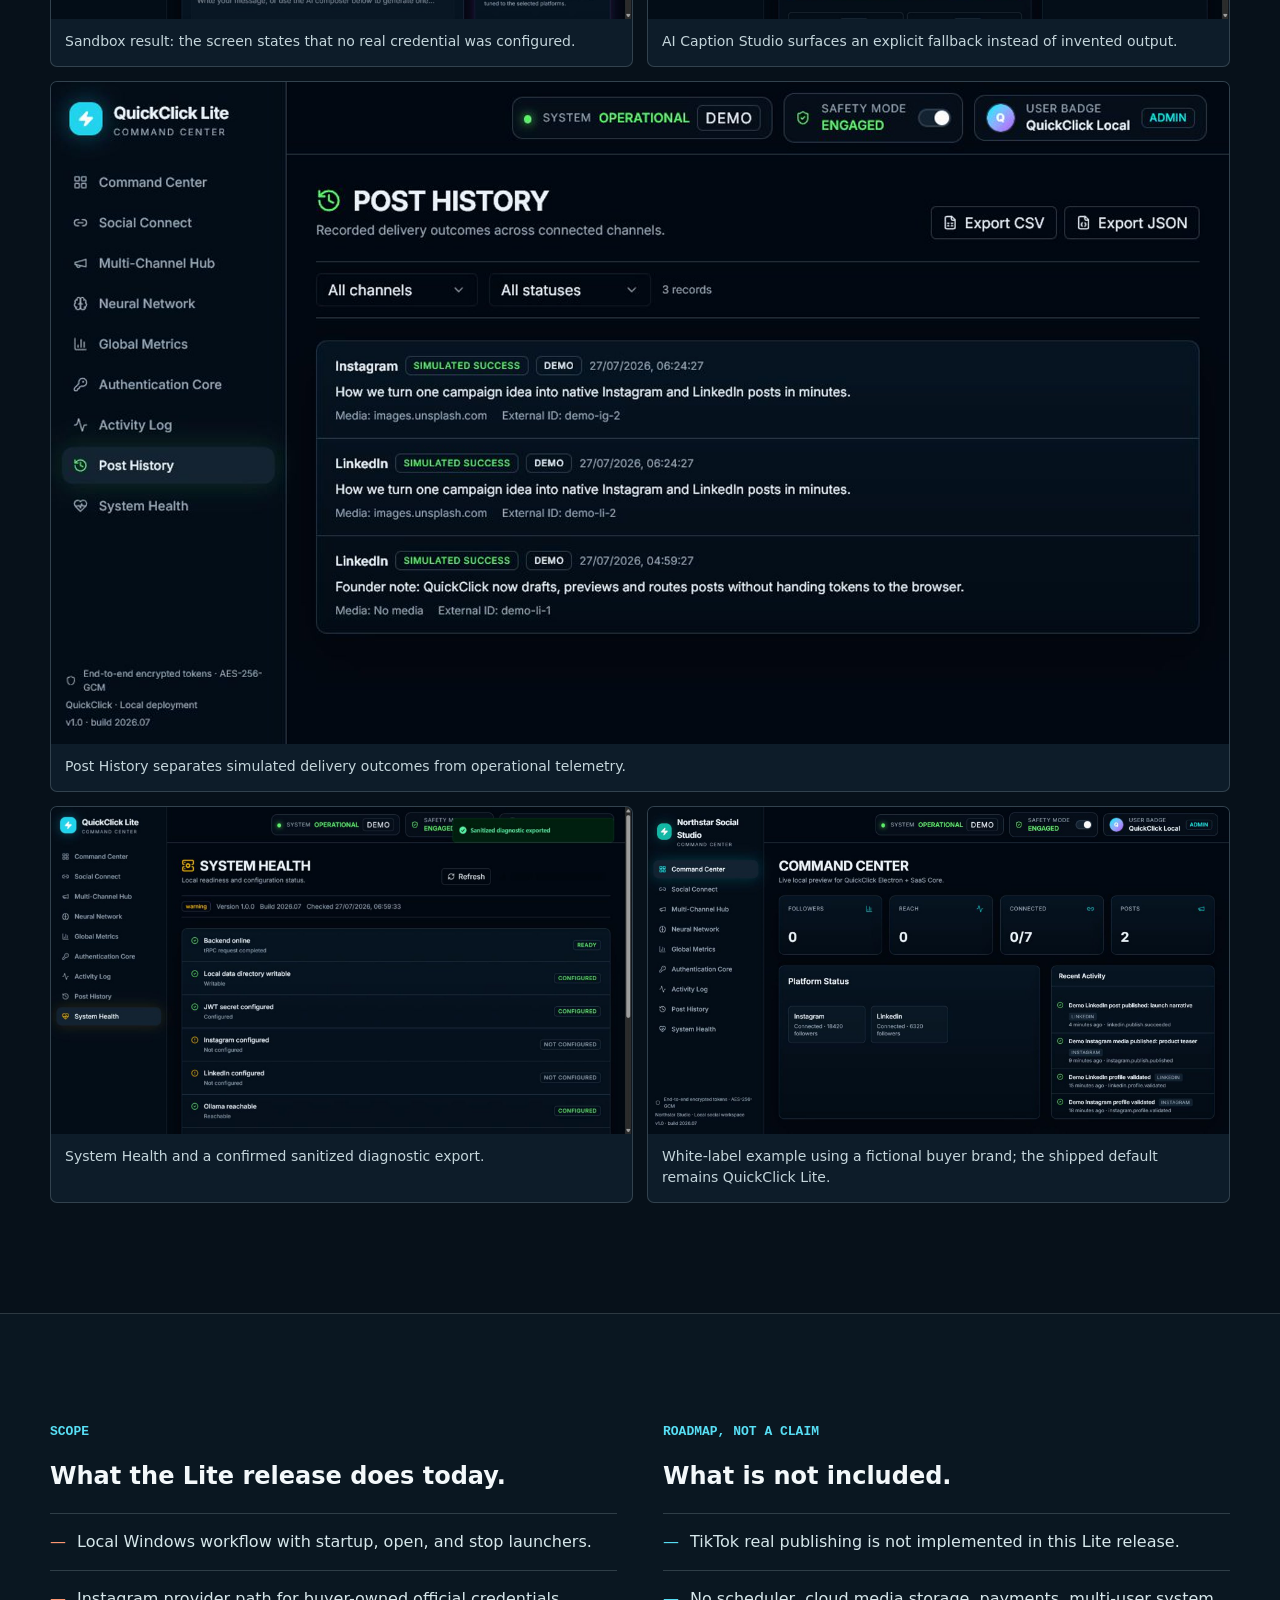
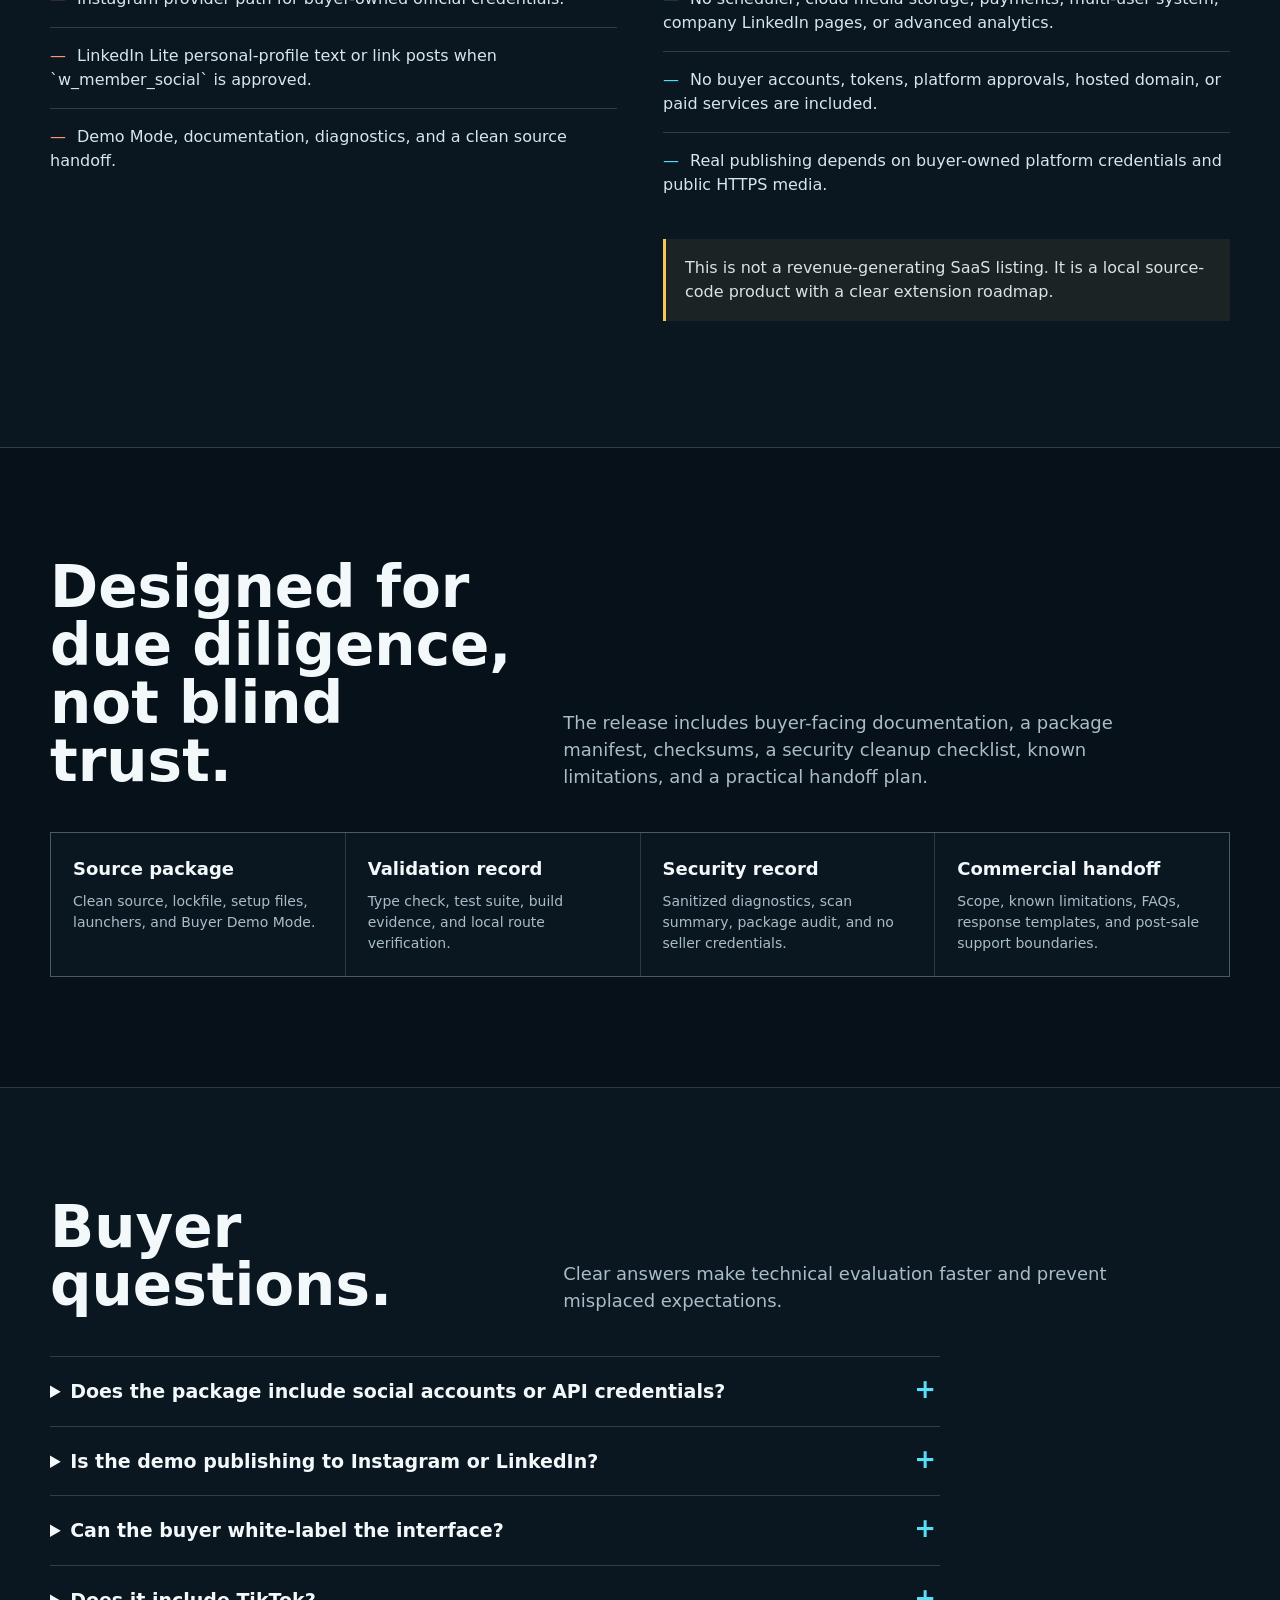
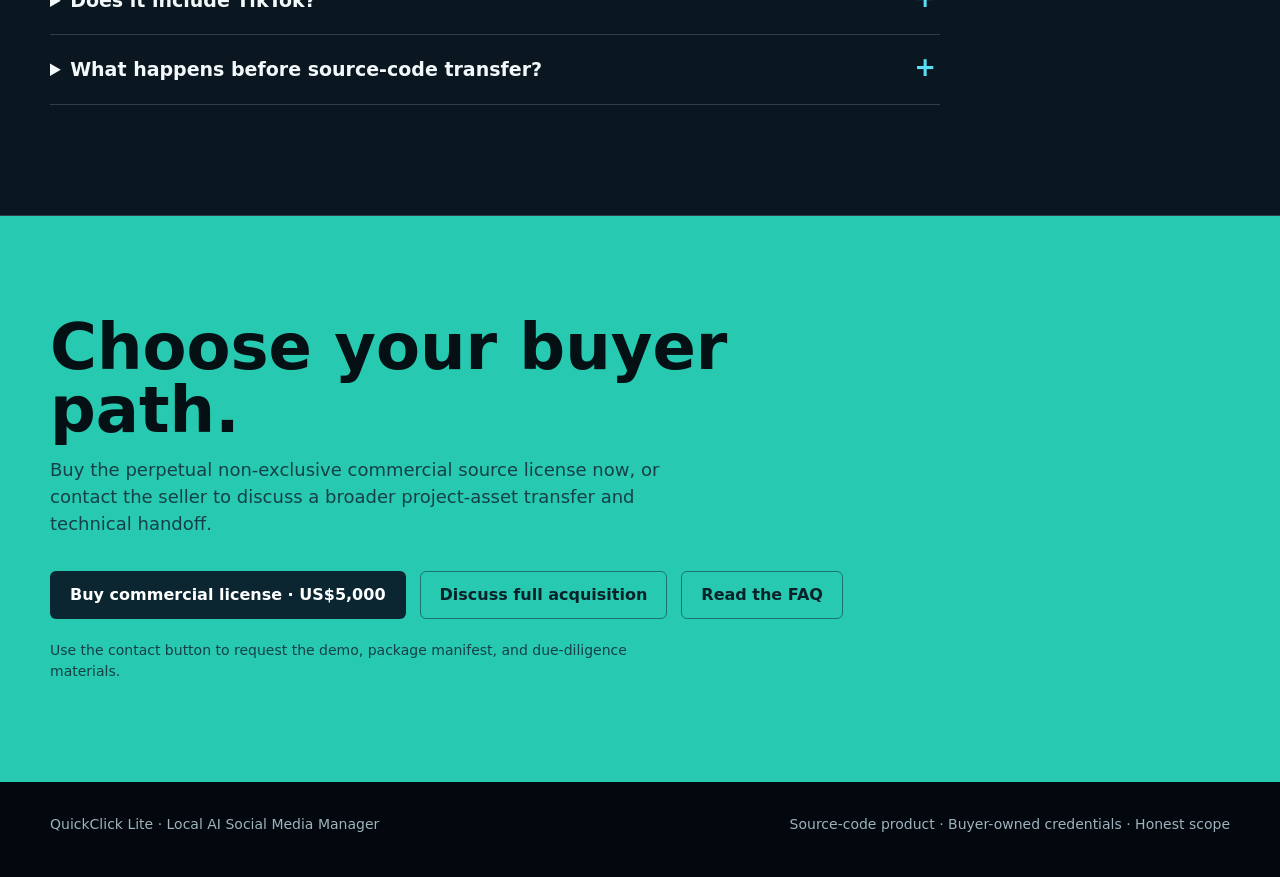
==== commit 01762e9b: "Add public commercial license checkout" ====
--- a/index.html
+++ b/index.html
@@ -3,7 +3,7 @@
   <head>
     <meta charset="UTF-8" />
     <meta name="viewport" content="width=device-width, initial-scale=1" />
-    <meta name="description" content="QuickClick Lite is a local-first social media manager source-code package with Buyer Demo Mode, Instagram provider, LinkedIn Lite, a unified composer, and audit-ready handoff materials." />
+    <meta name="description" content="Buy a commercial source license for QuickClick Lite, a local-first social media manager with Buyer Demo Mode, an Instagram provider path, LinkedIn Lite, a unified composer, and audit-ready handoff materials." />
     <title>QuickClick Lite — Local AI Social Media Manager</title>
     <link rel="stylesheet" href="styles.css" />
   </head>
@@ -32,12 +32,14 @@
           <h1 id="hero-title">QuickClick Lite</h1>
           <p class="hero-copy">A local AI social media manager for buyers who want a clear, inspectable workflow before they decide how to host, extend, or white-label it.</p>
           <div class="hero-actions">
-            <a class="button button-primary" data-contact-link href="#contact">Request buyer materials</a>
+            <a class="button button-primary" href="https://payhip.com/b/OX0Kr">Buy commercial license · US$5,000</a>
+            <a class="button button-secondary" data-contact-link href="#contact">Discuss full acquisition</a>
             <a class="button button-secondary" href="#demo">Watch the demo</a>
           </div>
           <div class="price-lockup" aria-label="Public asking price">
-            <strong>R$ 11.900</strong>
-            <span>Asking price · Fast-close offers considered</span>
+            <strong>US$5,000</strong>
+            <span>Commercial source license · Instant checkout</span>
+            <small>Full project acquisition remains available by direct inquiry.</small>
           </div>
         </div>
       </section>
@@ -126,16 +128,16 @@
             <details><summary>Is the demo publishing to Instagram or LinkedIn?</summary><p>No. Buyer Demo Mode records an explicitly labeled local sandbox result. It is designed for safe sales demonstrations without a real provider call.</p></details>
             <details><summary>Can the buyer white-label the interface?</summary><p>Yes. The included configuration validates buyer-controlled name, company, logo URL, website URL, support email, footer text, and accent color without allowing arbitrary HTML or script injection.</p></details>
             <details><summary>Does it include TikTok?</summary><p>No. TikTok real publishing is a roadmap item and must not be presented as a working Lite feature.</p></details>
-            <details><summary>What happens before source-code transfer?</summary><p>Initial due diligence uses the video, screenshots, documentation, package manifest, test results, hashes, and a demo call. Full source delivery follows an agreed price and payment or escrow arrangement.</p></details>
+            <details><summary>What happens before source-code transfer?</summary><p>The commercial license delivers the identified ZIP after confirmed checkout payment. A broader project-asset acquisition uses the video, screenshots, documentation, package manifest, test results, hashes, and a demo call before the parties agree on scope and payment or escrow.</p></details>
           </div>
         </div>
       </section>
 
       <section class="contact-band" id="contact" aria-labelledby="contact-title">
         <div class="container">
-          <h2 id="contact-title">Request the buyer package.</h2>
-          <p>Ask for the demo materials, validation record, package manifest, and technical due-diligence documentation before arranging a source-code handoff.</p>
-          <div class="hero-actions"><a class="button button-primary" data-contact-link href="#contact">Contact seller</a><a class="button button-secondary" href="#faq">Read the FAQ</a></div>
+          <h2 id="contact-title">Choose your buyer path.</h2>
+          <p>Buy the perpetual non-exclusive commercial source license now, or contact the seller to discuss a broader project-asset transfer and technical handoff.</p>
+          <div class="hero-actions"><a class="button button-primary" href="https://payhip.com/b/OX0Kr">Buy commercial license · US$5,000</a><a class="button button-secondary" data-contact-link href="#contact">Discuss full acquisition</a><a class="button button-secondary" href="#faq">Read the FAQ</a></div>
           <p class="contact-status" data-contact-status aria-live="polite"></p>
         </div>
       </section>
--- a/styles.css
+++ b/styles.css
@@ -72,6 +72,7 @@
 .price-lockup { margin-top: 56px; display: flex; align-items: baseline; gap: 18px; flex-wrap: wrap; }
 .price-lockup strong { font-size: clamp(32px, 5vw, 54px); letter-spacing: 0; }
 .price-lockup span { color: #cad8dd; }
+.price-lockup small { flex-basis: 100%; color: #9db6c0; font-size: 14px; }
 
 .proof-strip { background: #e8f3f5; color: #06202a; }
 .proof-grid { min-height: 118px; display: grid; grid-template-columns: repeat(4, 1fr); gap: 0; }
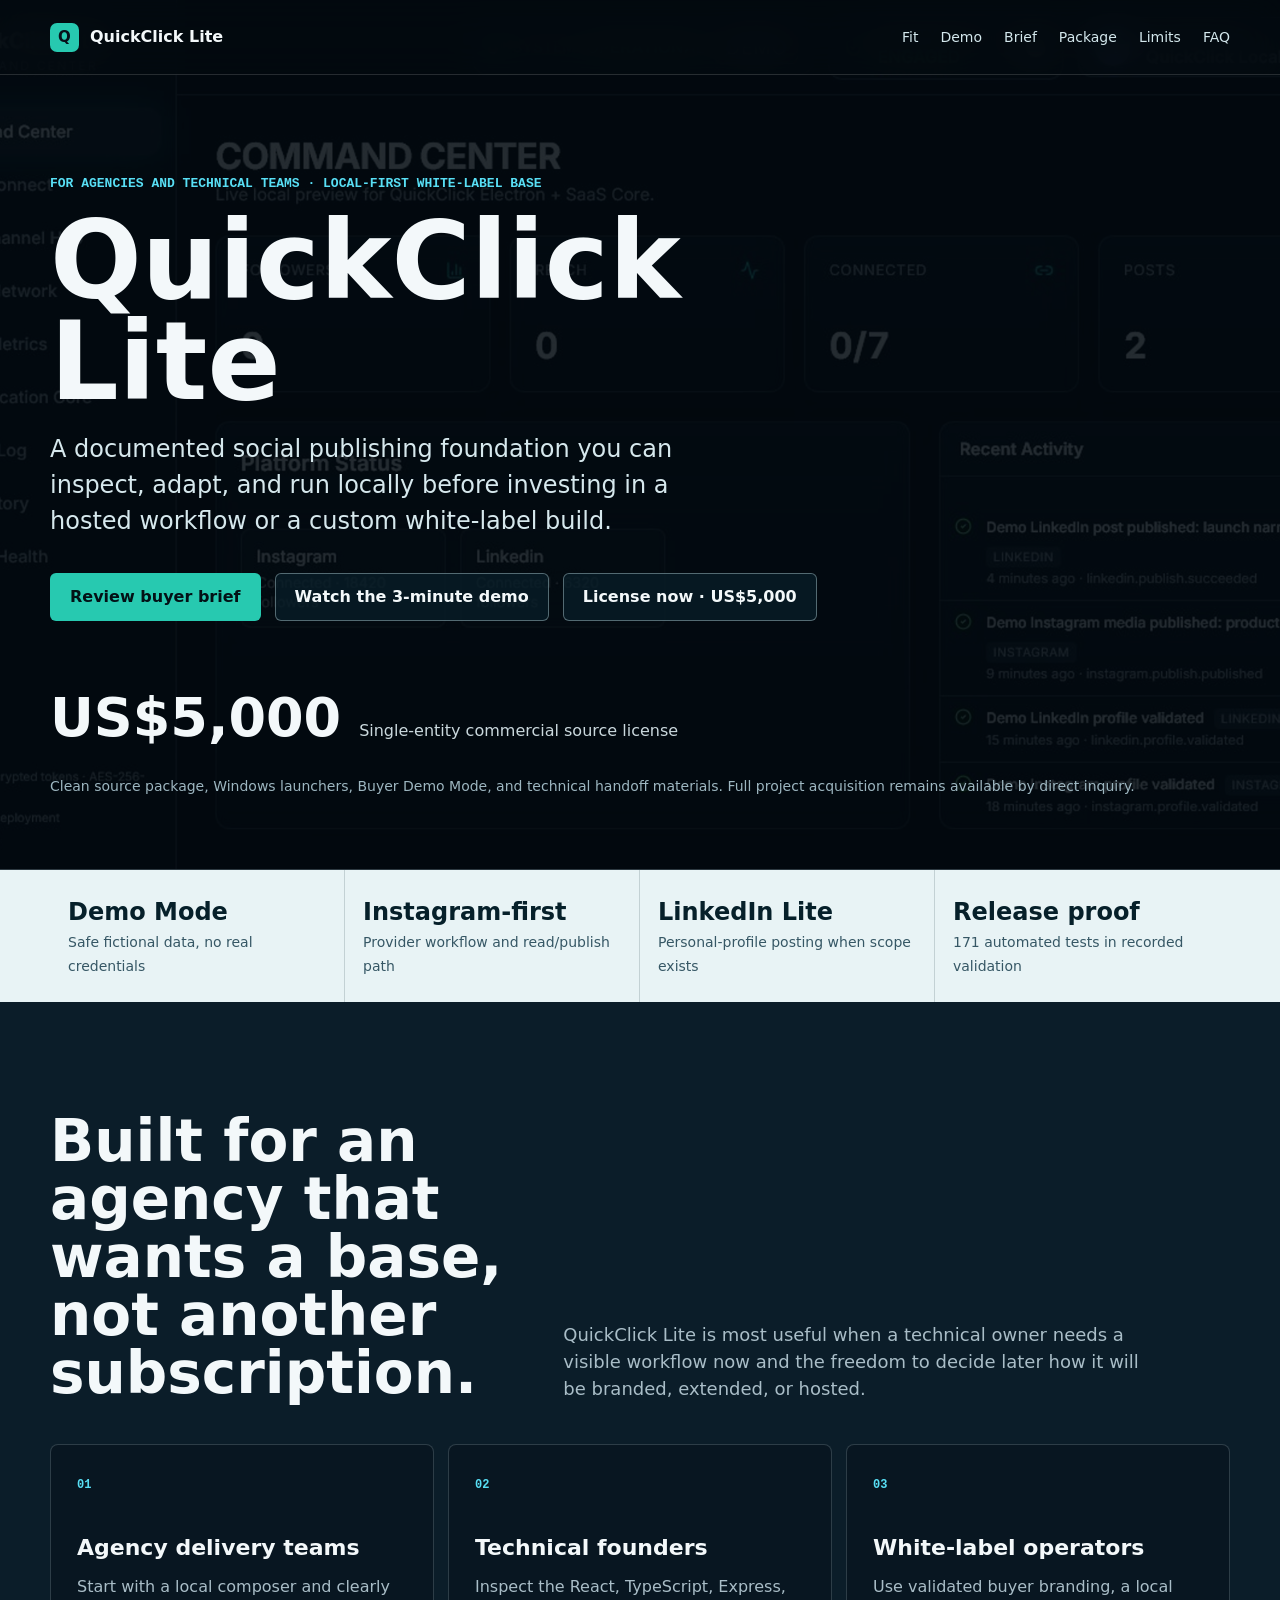
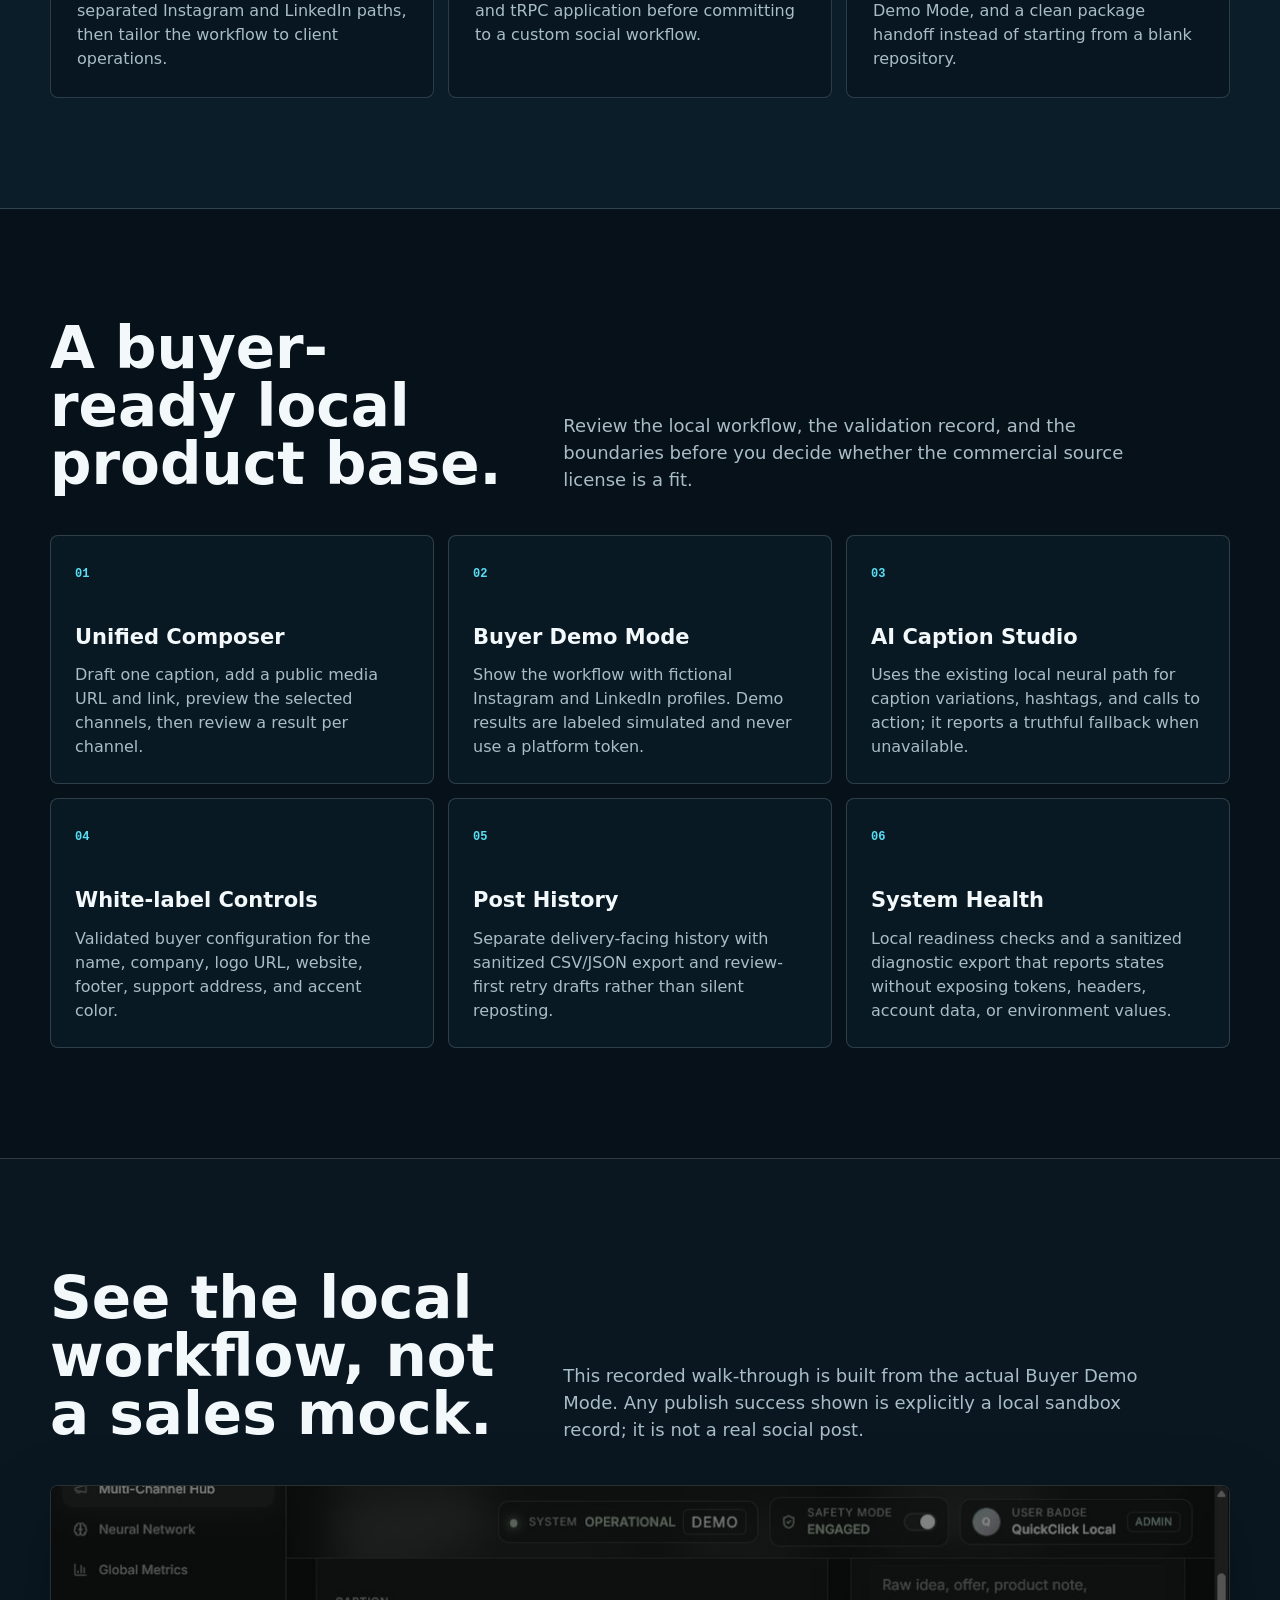
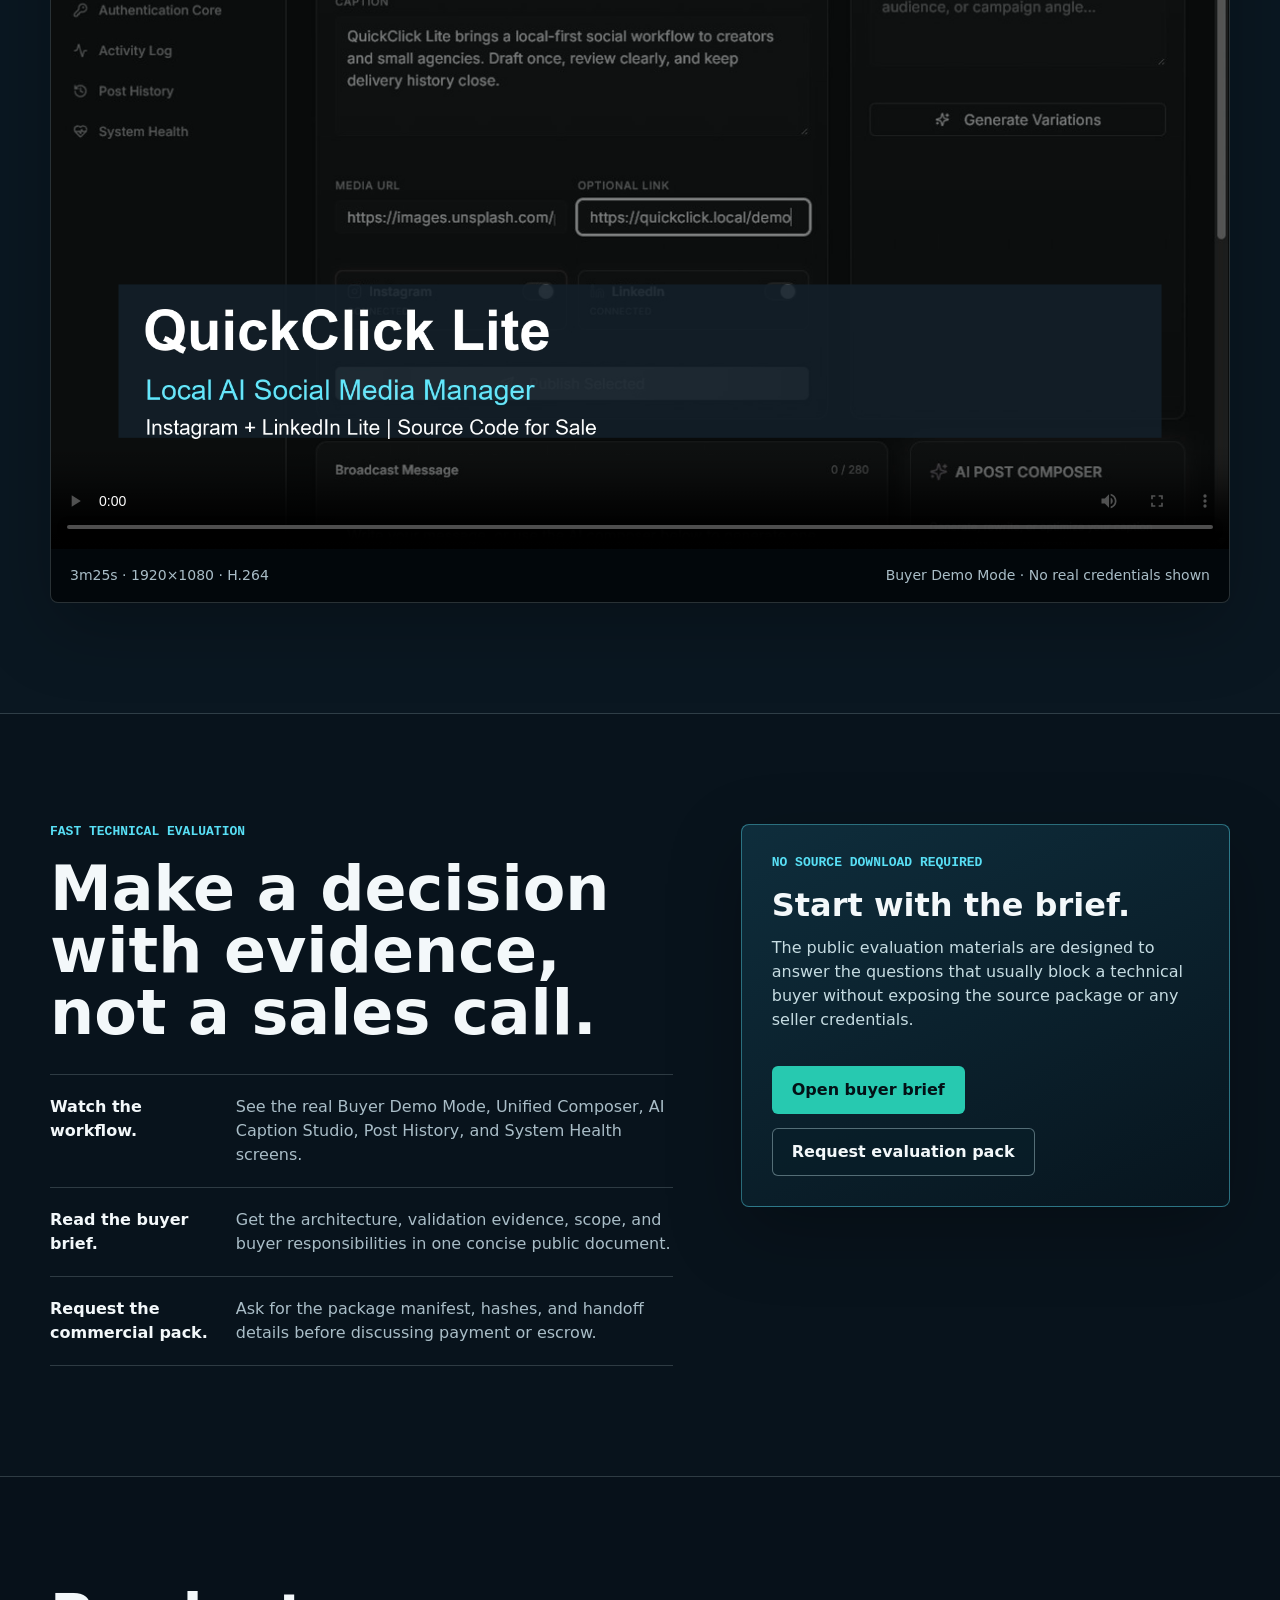
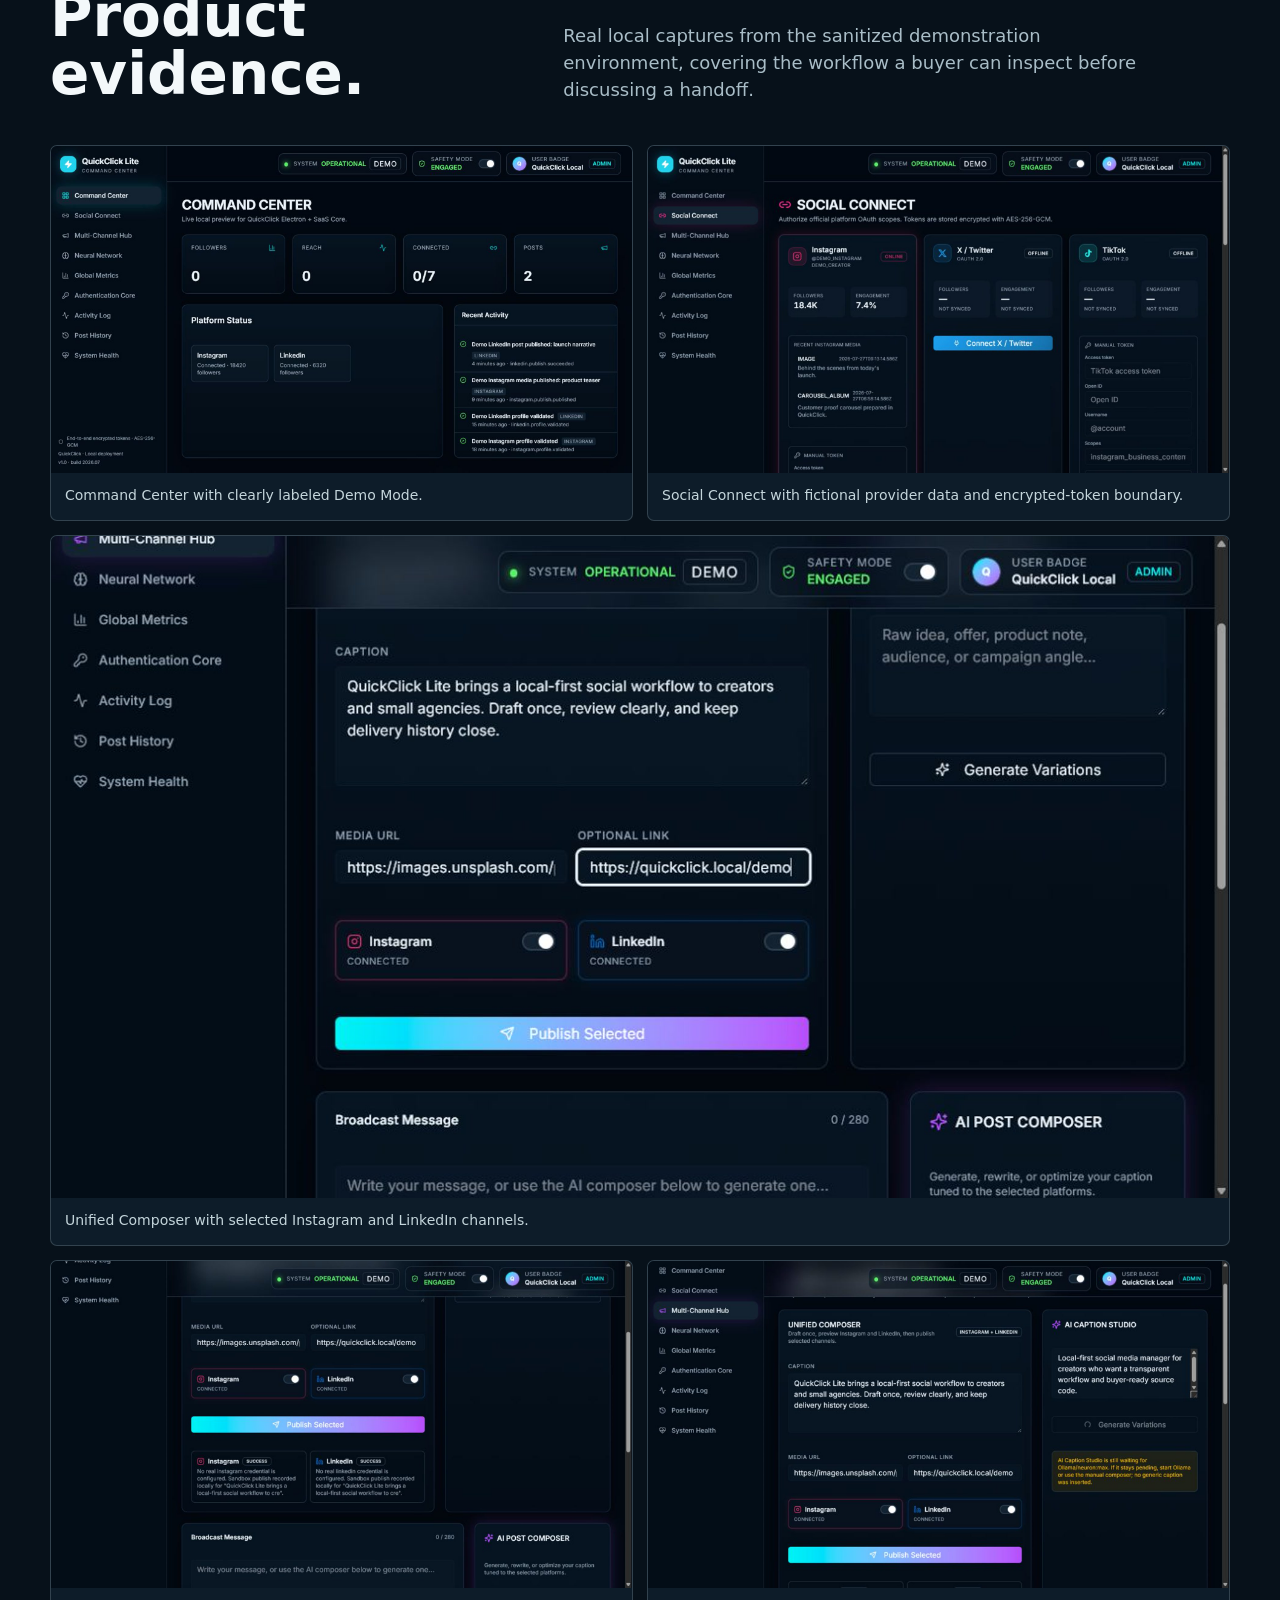
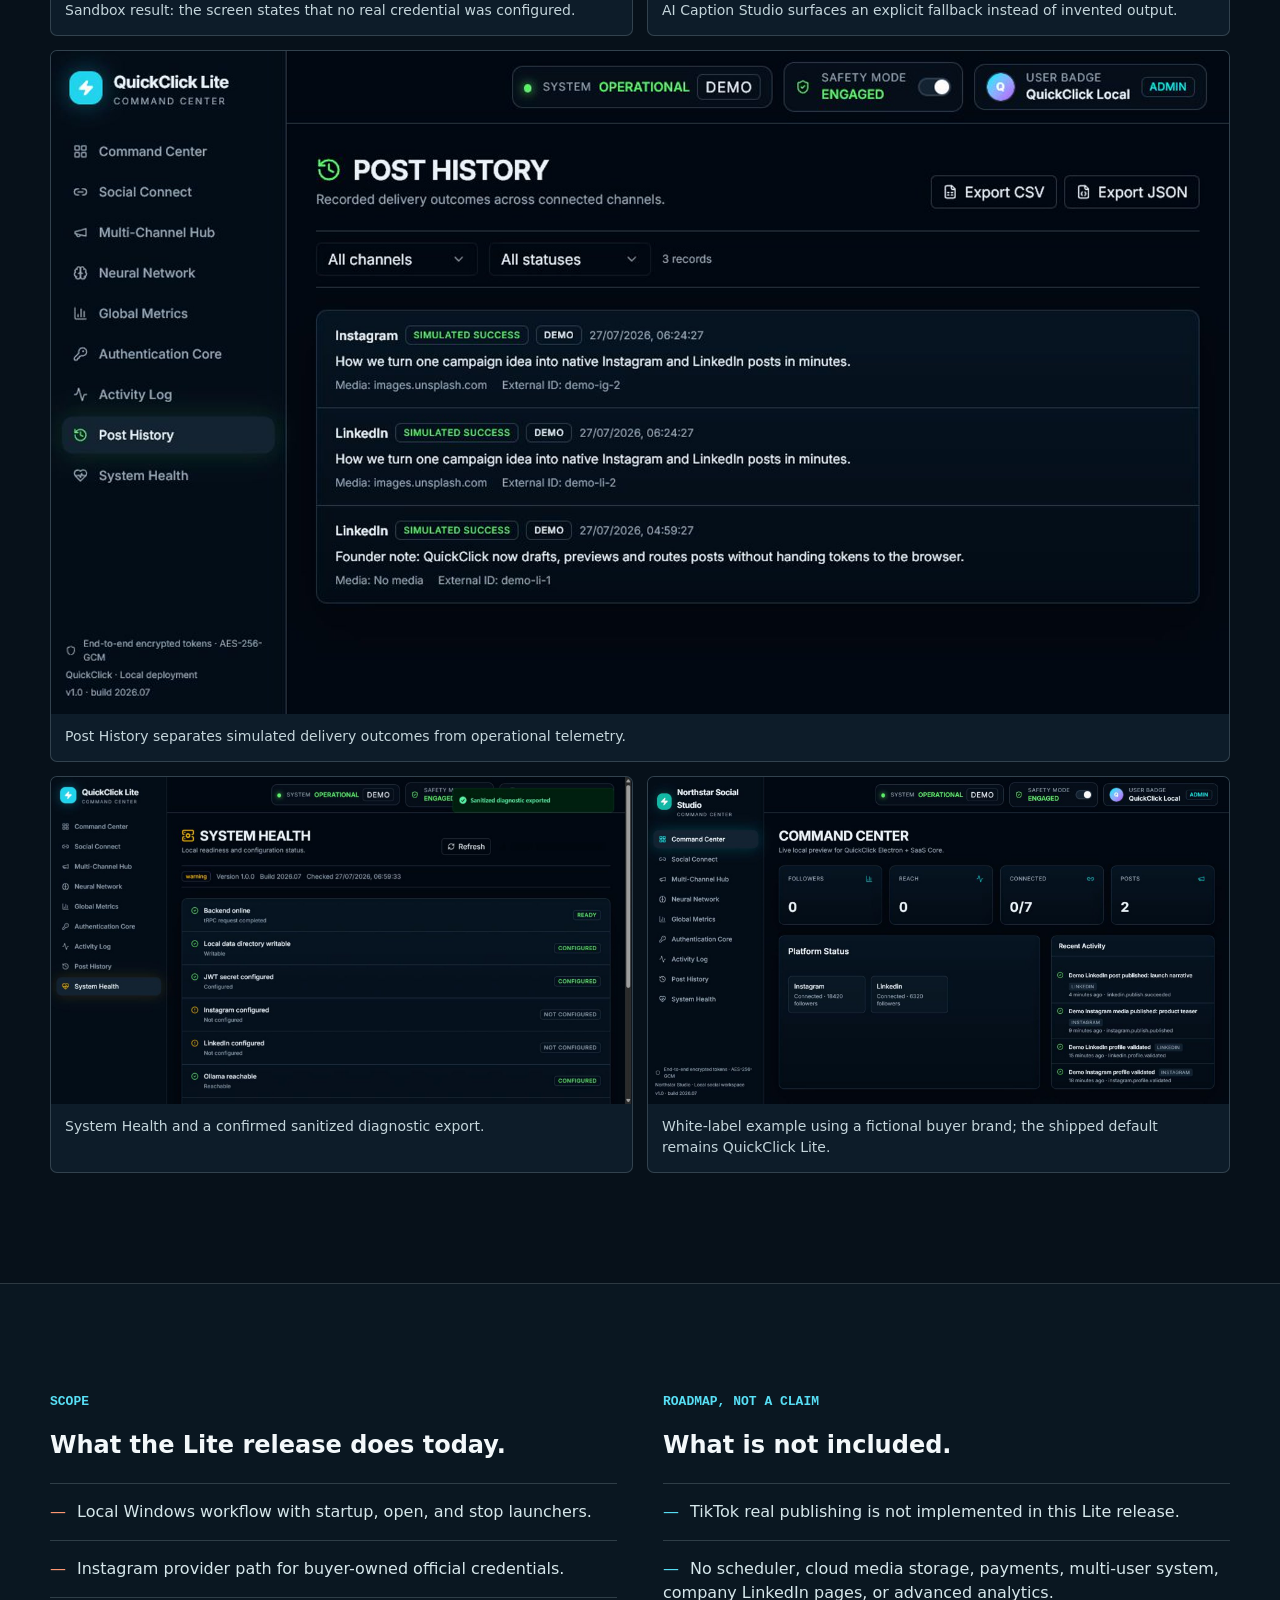
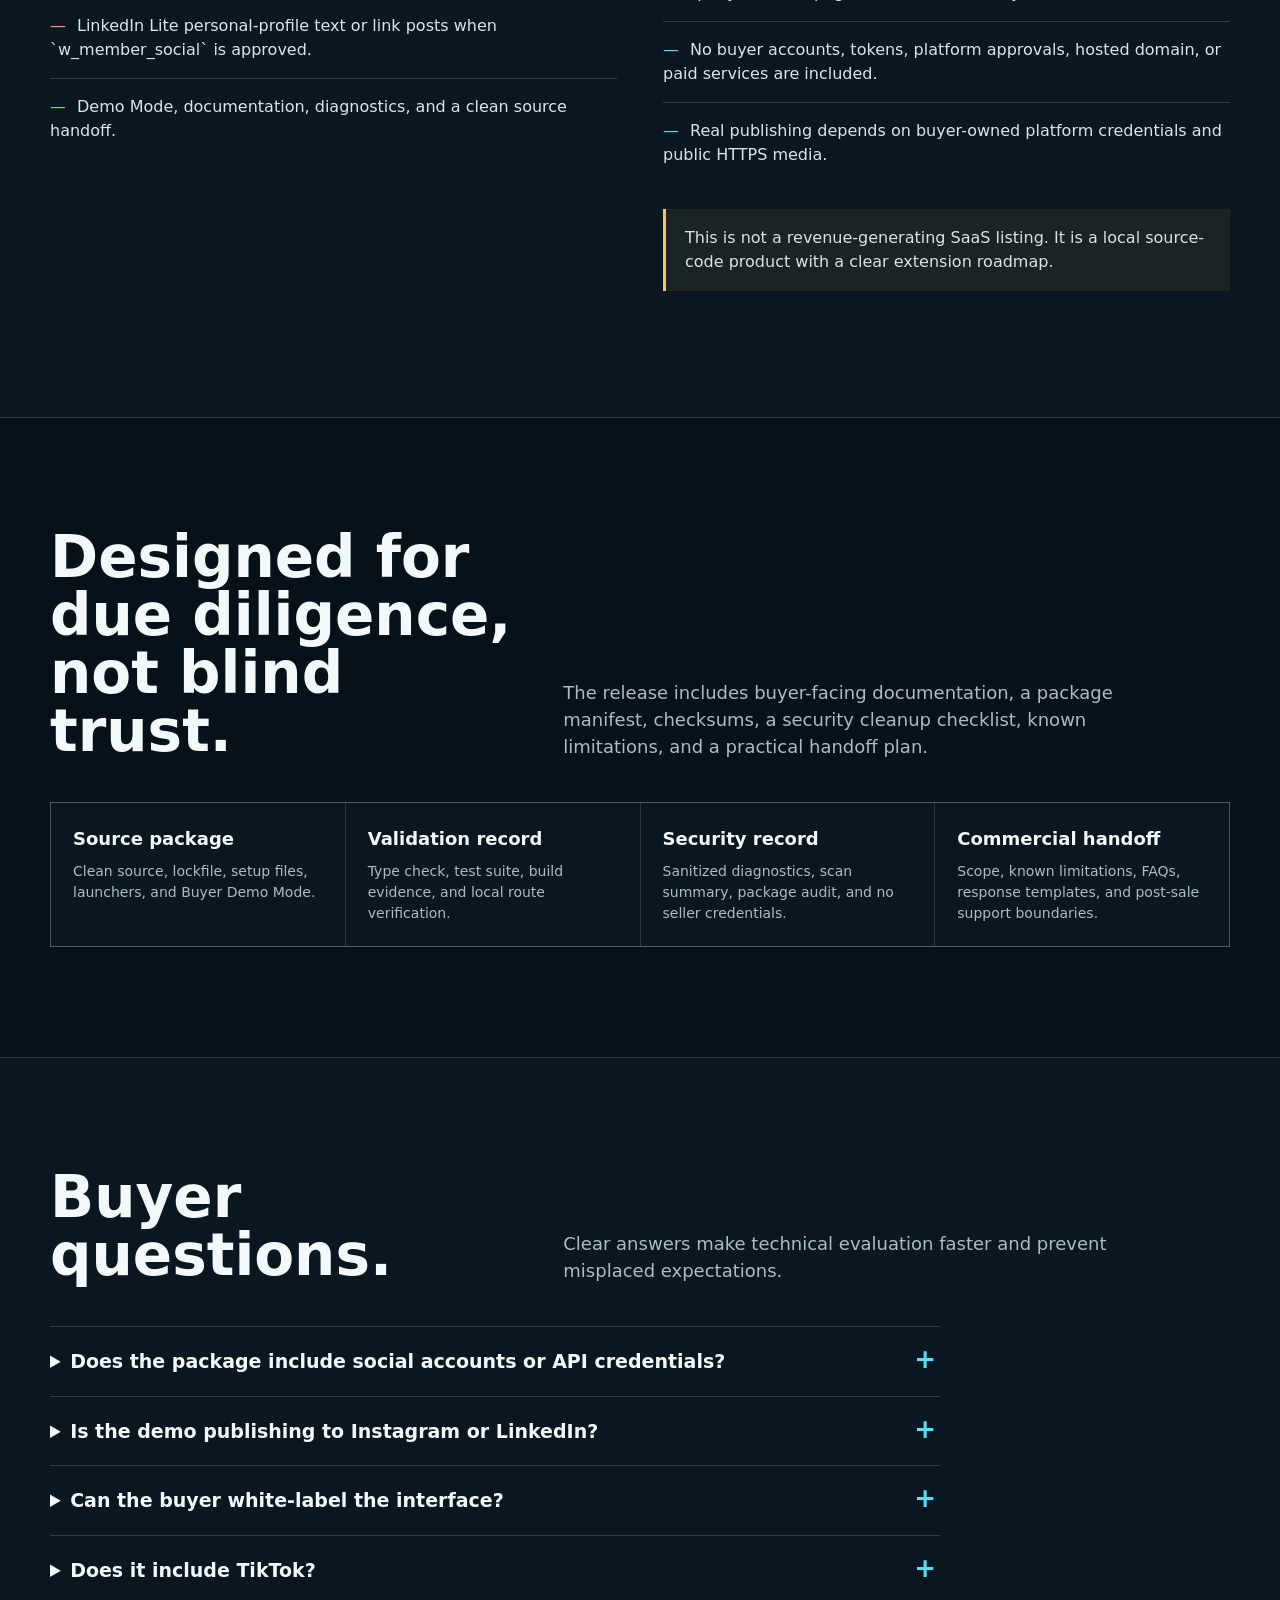
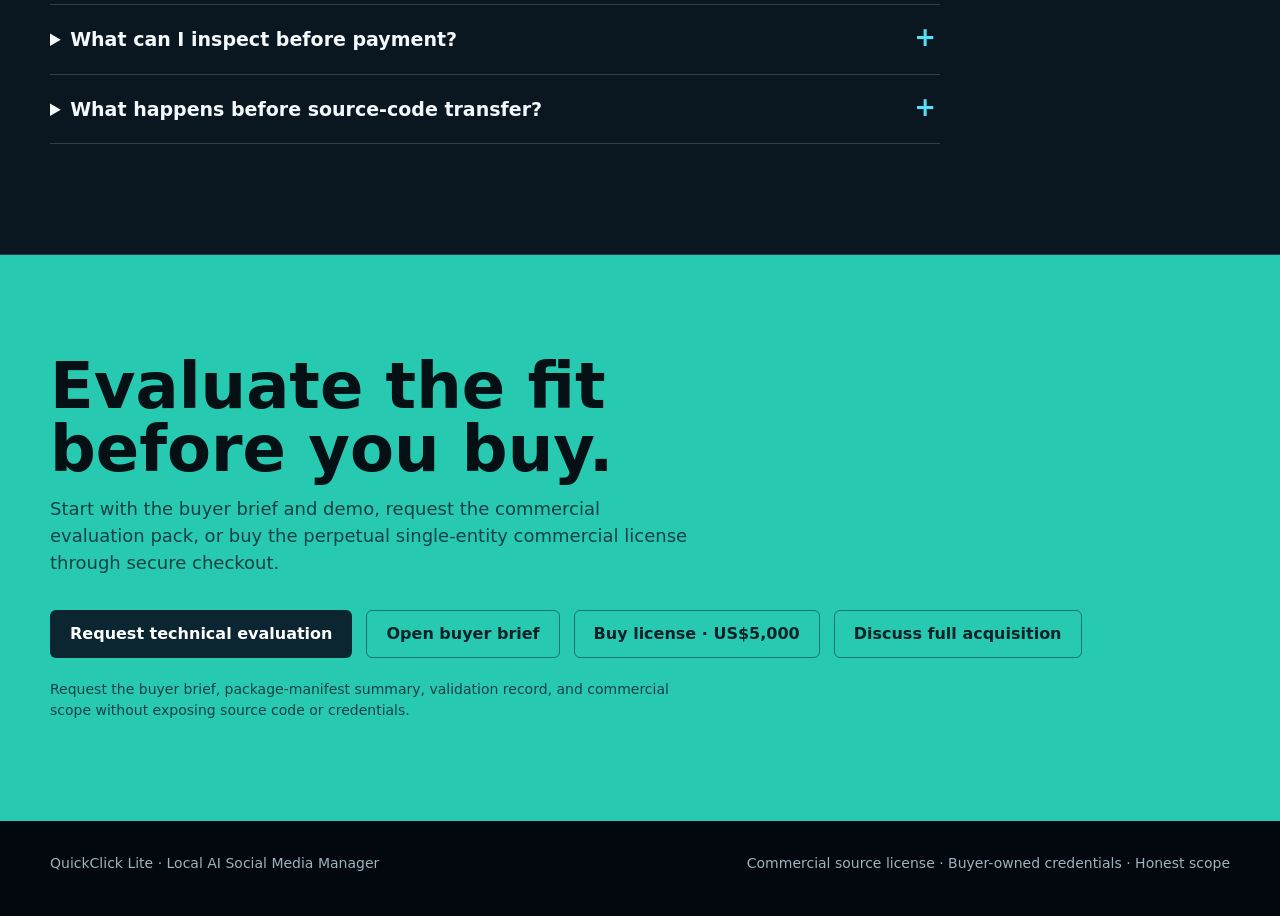
==== commit ea852efb: "Strengthen buyer evaluation funnel" ====
--- a/index.html
+++ b/index.html
@@ -3,7 +3,7 @@
   <head>
     <meta charset="UTF-8" />
     <meta name="viewport" content="width=device-width, initial-scale=1" />
-    <meta name="description" content="Buy a commercial source license for QuickClick Lite, a local-first social media manager with Buyer Demo Mode, an Instagram provider path, LinkedIn Lite, a unified composer, and audit-ready handoff materials." />
+    <meta name="description" content="QuickClick Lite is a local-first, white-label social publishing foundation for agencies and technical teams. Review the demo, buyer brief, validation record, and commercial source-license scope." />
     <title>QuickClick Lite — Local AI Social Media Manager</title>
     <link rel="stylesheet" href="styles.css" />
   </head>
@@ -13,7 +13,9 @@
       <div class="container header-inner">
         <a class="brand" href="#top" aria-label="QuickClick Lite home"><span class="brand-mark">Q</span> QuickClick Lite</a>
         <nav class="nav" aria-label="Primary navigation">
+          <a href="#fit">Fit</a>
           <a href="#demo">Demo</a>
+          <a href="buyer-brief.html">Brief</a>
           <a href="#package">Package</a>
           <a href="#limits">Limits</a>
           <a href="#faq">FAQ</a>
@@ -28,18 +30,18 @@
         </div>
         <div class="hero-shade" aria-hidden="true"></div>
         <div class="container hero-inner">
-          <p class="eyebrow">Source-code product · Local-first workflow</p>
+          <p class="eyebrow">For agencies and technical teams · Local-first white-label base</p>
           <h1 id="hero-title">QuickClick Lite</h1>
-          <p class="hero-copy">A local AI social media manager for buyers who want a clear, inspectable workflow before they decide how to host, extend, or white-label it.</p>
+          <p class="hero-copy">A documented social publishing foundation you can inspect, adapt, and run locally before investing in a hosted workflow or a custom white-label build.</p>
           <div class="hero-actions">
-            <a class="button button-primary" href="https://payhip.com/b/OX0Kr">Buy commercial license · US$5,000</a>
-            <a class="button button-secondary" data-contact-link href="#contact">Discuss full acquisition</a>
-            <a class="button button-secondary" href="#demo">Watch the demo</a>
+            <a class="button button-primary" href="buyer-brief.html">Review buyer brief</a>
+            <a class="button button-secondary" href="#demo">Watch the 3-minute demo</a>
+            <a class="button button-secondary" href="https://payhip.com/b/OX0Kr">License now · US$5,000</a>
           </div>
           <div class="price-lockup" aria-label="Public asking price">
             <strong>US$5,000</strong>
-            <span>Commercial source license · Instant checkout</span>
-            <small>Full project acquisition remains available by direct inquiry.</small>
+            <span>Single-entity commercial source license</span>
+            <small>Clean source package, Windows launchers, Buyer Demo Mode, and technical handoff materials. Full project acquisition remains available by direct inquiry.</small>
           </div>
         </div>
       </section>
@@ -49,7 +51,21 @@
           <div class="proof"><b>Demo Mode</b><span>Safe fictional data, no real credentials</span></div>
           <div class="proof"><b>Instagram-first</b><span>Provider workflow and read/publish path</span></div>
           <div class="proof"><b>LinkedIn Lite</b><span>Personal-profile posting when scope exists</span></div>
-          <div class="proof"><b>Local handoff</b><span>Source, launcher, docs, audit materials</span></div>
+          <div class="proof"><b>Release proof</b><span>171 automated tests in recorded validation</span></div>
+        </div>
+      </section>
+
+      <section class="section fit-section" id="fit" aria-labelledby="fit-title">
+        <div class="container">
+          <div class="section-head">
+            <h2 id="fit-title">Built for an agency that wants a base, not another subscription.</h2>
+            <p>QuickClick Lite is most useful when a technical owner needs a visible workflow now and the freedom to decide later how it will be branded, extended, or hosted.</p>
+          </div>
+          <div class="fit-grid">
+            <article class="fit-card"><span class="feature-index">01</span><h3>Agency delivery teams</h3><p>Start with a local composer and clearly separated Instagram and LinkedIn paths, then tailor the workflow to client operations.</p></article>
+            <article class="fit-card"><span class="feature-index">02</span><h3>Technical founders</h3><p>Inspect the React, TypeScript, Express, and tRPC application before committing to a custom social workflow.</p></article>
+            <article class="fit-card"><span class="feature-index">03</span><h3>White-label operators</h3><p>Use validated buyer branding, a local Demo Mode, and a clean package handoff instead of starting from a blank repository.</p></article>
+          </div>
         </div>
       </section>
 
@@ -57,7 +73,7 @@
         <div class="container">
           <div class="section-head">
             <h2 id="what-ships-title">A buyer-ready local product base.</h2>
-            <p>QuickClick Lite is positioned honestly as a source-code product: a working local application, a sales-safe demo, and the practical materials needed for technical evaluation and buyer handoff.</p>
+            <p>Review the local workflow, the validation record, and the boundaries before you decide whether the commercial source license is a fit.</p>
           </div>
           <div class="feature-grid">
             <article class="feature"><span class="feature-index">01</span><h3>Unified Composer</h3><p>Draft one caption, add a public media URL and link, preview the selected channels, then review a result per channel.</p></article>
@@ -83,6 +99,29 @@
             </video>
             <div class="video-caption"><span>3m25s · 1920×1080 · H.264</span><span>Buyer Demo Mode · No real credentials shown</span></div>
           </div>
+        </div>
+      </section>
+
+      <section class="section evaluation-section" id="evaluation" aria-labelledby="evaluation-title">
+        <div class="container evaluation-grid">
+          <div>
+            <p class="eyebrow">Fast technical evaluation</p>
+            <h2 id="evaluation-title">Make a decision with evidence, not a sales call.</h2>
+            <ol class="evaluation-steps">
+              <li><strong>Watch the workflow.</strong><span>See the real Buyer Demo Mode, Unified Composer, AI Caption Studio, Post History, and System Health screens.</span></li>
+              <li><strong>Read the buyer brief.</strong><span>Get the architecture, validation evidence, scope, and buyer responsibilities in one concise public document.</span></li>
+              <li><strong>Request the commercial pack.</strong><span>Ask for the package manifest, hashes, and handoff details before discussing payment or escrow.</span></li>
+            </ol>
+          </div>
+          <aside class="evaluation-aside" aria-label="Technical evaluation actions">
+            <p class="eyebrow">No source download required</p>
+            <h3>Start with the brief.</h3>
+            <p>The public evaluation materials are designed to answer the questions that usually block a technical buyer without exposing the source package or any seller credentials.</p>
+            <div class="hero-actions">
+              <a class="button button-primary" href="buyer-brief.html">Open buyer brief</a>
+              <a class="button button-secondary" data-contact-link data-contact-intent="technical-evaluation" href="#contact">Request evaluation pack</a>
+            </div>
+          </aside>
         </div>
       </section>
 
@@ -128,6 +167,7 @@
             <details><summary>Is the demo publishing to Instagram or LinkedIn?</summary><p>No. Buyer Demo Mode records an explicitly labeled local sandbox result. It is designed for safe sales demonstrations without a real provider call.</p></details>
             <details><summary>Can the buyer white-label the interface?</summary><p>Yes. The included configuration validates buyer-controlled name, company, logo URL, website URL, support email, footer text, and accent color without allowing arbitrary HTML or script injection.</p></details>
             <details><summary>Does it include TikTok?</summary><p>No. TikTok real publishing is a roadmap item and must not be presented as a working Lite feature.</p></details>
+            <details><summary>What can I inspect before payment?</summary><p>The public buyer brief, recorded Demo Mode walk-through, sanitized screenshots, release validation record, scope boundaries, package manifest summary, and commercial handoff process are available for evaluation. Full source is delivered only after confirmed payment or an agreed escrow process.</p></details>
             <details><summary>What happens before source-code transfer?</summary><p>The commercial license delivers the identified ZIP after confirmed checkout payment. A broader project-asset acquisition uses the video, screenshots, documentation, package manifest, test results, hashes, and a demo call before the parties agree on scope and payment or escrow.</p></details>
           </div>
         </div>
@@ -135,15 +175,15 @@
 
       <section class="contact-band" id="contact" aria-labelledby="contact-title">
         <div class="container">
-          <h2 id="contact-title">Choose your buyer path.</h2>
-          <p>Buy the perpetual non-exclusive commercial source license now, or contact the seller to discuss a broader project-asset transfer and technical handoff.</p>
-          <div class="hero-actions"><a class="button button-primary" href="https://payhip.com/b/OX0Kr">Buy commercial license · US$5,000</a><a class="button button-secondary" data-contact-link href="#contact">Discuss full acquisition</a><a class="button button-secondary" href="#faq">Read the FAQ</a></div>
+          <h2 id="contact-title">Evaluate the fit before you buy.</h2>
+          <p>Start with the buyer brief and demo, request the commercial evaluation pack, or buy the perpetual single-entity commercial license through secure checkout.</p>
+          <div class="hero-actions"><a class="button button-primary" data-contact-link data-contact-intent="technical-evaluation" href="#contact">Request technical evaluation</a><a class="button button-secondary" href="buyer-brief.html">Open buyer brief</a><a class="button button-secondary" href="https://payhip.com/b/OX0Kr">Buy license · US$5,000</a><a class="button button-secondary" data-contact-link data-contact-intent="acquisition" href="#contact">Discuss full acquisition</a></div>
           <p class="contact-status" data-contact-status aria-live="polite"></p>
         </div>
       </section>
     </main>
 
-    <footer class="site-footer"><div class="container footer-grid"><p>QuickClick Lite · Local AI Social Media Manager</p><p>Source-code product · Buyer-owned credentials · Honest scope</p></div></footer>
+    <footer class="site-footer"><div class="container footer-grid"><p>QuickClick Lite · Local AI Social Media Manager</p><p>Commercial source license · Buyer-owned credentials · Honest scope</p></div></footer>
     <script src="site.config.js"></script>
     <script src="app.js"></script>
   </body>
--- a/styles.css
+++ b/styles.css
@@ -81,6 +81,12 @@
 .proof b { display: block; font-size: 24px; }
 .proof span { font-size: 14px; color: #365765; }
 
+.fit-section { background: #0b1d29; }
+.fit-grid { display: grid; grid-template-columns: repeat(3, 1fr); gap: 14px; }
+.fit-card { min-height: 236px; padding: 26px; border: 1px solid var(--line); border-radius: var(--radius); background: rgba(7, 17, 26, 0.5); }
+.fit-card h3 { margin: 36px 0 11px; font-size: 22px; }
+.fit-card p { margin: 0; color: var(--muted); }
+
 main { overflow: hidden; }
 .section { padding: 110px 0; border-bottom: 1px solid var(--line); }
 .section.alt { background: #0a1721; }
@@ -97,6 +103,17 @@
 .video-shell video { width: 100%; display: block; background: #02070b; }
 .video-caption { display: flex; justify-content: space-between; gap: 20px; padding: 16px 19px; border-top: 1px solid var(--line); color: var(--muted); font-size: 14px; }
 
+.evaluation-section { background: #08131c; }
+.evaluation-grid { display: grid; grid-template-columns: minmax(0, 1.12fr) minmax(300px, 0.88fr); gap: 68px; align-items: start; }
+.evaluation-grid h2 { margin-bottom: 30px; font-size: clamp(38px, 5vw, 62px); line-height: 1; letter-spacing: 0; }
+.evaluation-steps { display: grid; gap: 0; margin: 0; padding: 0; list-style: none; border-top: 1px solid var(--line); }
+.evaluation-steps li { display: grid; grid-template-columns: minmax(160px, 0.55fr) minmax(0, 1.45fr); gap: 20px; padding: 20px 0; border-bottom: 1px solid var(--line); }
+.evaluation-steps strong { color: var(--paper); }
+.evaluation-steps span { color: var(--muted); }
+.evaluation-aside { padding: 30px; border: 1px solid rgba(88, 223, 245, 0.42); border-radius: var(--radius); background: linear-gradient(155deg, rgba(16, 49, 64, 0.9), rgba(8, 22, 31, 0.9)); box-shadow: var(--shadow); }
+.evaluation-aside h3 { margin: 0 0 15px; font-size: 32px; line-height: 1; }
+.evaluation-aside p:not(.eyebrow) { margin: 0; color: #c6dce2; }
+
 .gallery { display: grid; grid-template-columns: repeat(12, minmax(0, 1fr)); gap: 14px; }
 .shot { grid-column: span 6; margin: 0; border: 1px solid var(--line); border-radius: 7px; overflow: hidden; background: var(--ink-soft); opacity: 0.75; transition: opacity 180ms ease, transform 180ms ease; }
 .shot.is-ready { opacity: 1; }
@@ -132,6 +149,24 @@
 .contact-band .button-secondary { color: #08222a; background: transparent; border-color: rgba(8, 34, 42, 0.5); }
 .contact-status { margin: 21px 0 0; font-size: 14px !important; }
 
+.brief-page { background: #07111a; }
+.brief-hero { padding: 170px 0 82px; border-bottom: 1px solid var(--line); background: linear-gradient(135deg, #07111a, #102d3b); }
+.brief-hero h1 { max-width: 920px; margin-bottom: 22px; font-size: clamp(46px, 7vw, 84px); line-height: 0.95; }
+.brief-hero p:not(.eyebrow) { max-width: 700px; margin-bottom: 0; color: #c7dce2; font-size: 21px; }
+.brief-layout { display: grid; grid-template-columns: minmax(0, 1.18fr) minmax(300px, 0.82fr); gap: 70px; align-items: start; }
+.brief-content h2 { margin: 0 0 18px; font-size: clamp(32px, 4vw, 50px); line-height: 1; }
+.brief-content h2:not(:first-child) { margin-top: 70px; }
+.brief-content p { color: var(--muted); font-size: 18px; }
+.brief-list { margin: 0; padding: 0; list-style: none; border-top: 1px solid var(--line); }
+.brief-list li { padding: 16px 0; border-bottom: 1px solid var(--line); color: #d8e7eb; }
+.brief-list li::before { content: "Check"; display: inline-block; min-width: 66px; margin-right: 10px; color: var(--teal); font: 700 12px/1 ui-monospace, SFMono-Regular, Consolas, monospace; text-transform: uppercase; }
+.brief-facts { position: sticky; top: 28px; padding: 26px; border: 1px solid rgba(88, 223, 245, 0.36); border-radius: var(--radius); background: #0b202c; }
+.brief-facts h2 { margin: 0 0 18px; font-size: 27px; }
+.brief-facts dl { margin: 0; }
+.brief-facts div { padding: 14px 0; border-top: 1px solid var(--line); }
+.brief-facts dt { color: var(--cyan); font: 700 12px/1.2 ui-monospace, SFMono-Regular, Consolas, monospace; text-transform: uppercase; }
+.brief-facts dd { margin: 7px 0 0; color: #d6e6ea; }
+
 .site-footer { padding: 32px 0 42px; background: #02080d; color: #9eb3bc; font-size: 14px; }
 .footer-grid { display: flex; justify-content: space-between; gap: 18px; align-items: center; }
 .footer-grid p { margin: 0; }
@@ -141,20 +176,22 @@
   .nav { display: none; }
   .hero { min-height: 720px; }
   .hero-inner { padding: 140px 0 46px; }
-  .proof-grid, .feature-grid, .package-rail { grid-template-columns: 1fr 1fr; }
+  .proof-grid, .feature-grid, .fit-grid, .package-rail { grid-template-columns: 1fr 1fr; }
   .proof:nth-child(2) { border-right: 0; }
   .proof:nth-child(-n + 2) { border-bottom: 1px solid rgba(6, 32, 42, 0.16); }
   .section { padding: 76px 0; }
-  .section-head, .two-column { grid-template-columns: 1fr; gap: 22px; }
+  .section-head, .two-column, .evaluation-grid, .brief-layout { grid-template-columns: 1fr; gap: 22px; }
+  .evaluation-aside, .brief-facts { position: static; }
   .shot, .shot:nth-child(3n) { grid-column: span 12; }
 }
 
 @media (max-width: 520px) {
-  .proof-grid, .feature-grid, .package-rail { grid-template-columns: 1fr; }
+  .proof-grid, .feature-grid, .fit-grid, .package-rail { grid-template-columns: 1fr; }
   .proof, .proof:nth-child(2) { border-right: 0; border-bottom: 1px solid rgba(6, 32, 42, 0.16); }
   .proof:last-child { border-bottom: 0; }
   .hero-actions .button { width: 100%; }
   .video-caption, .footer-grid { align-items: flex-start; flex-direction: column; }
+  .evaluation-steps li { grid-template-columns: 1fr; gap: 8px; }
   .price-lockup { gap: 8px; }
 }
 
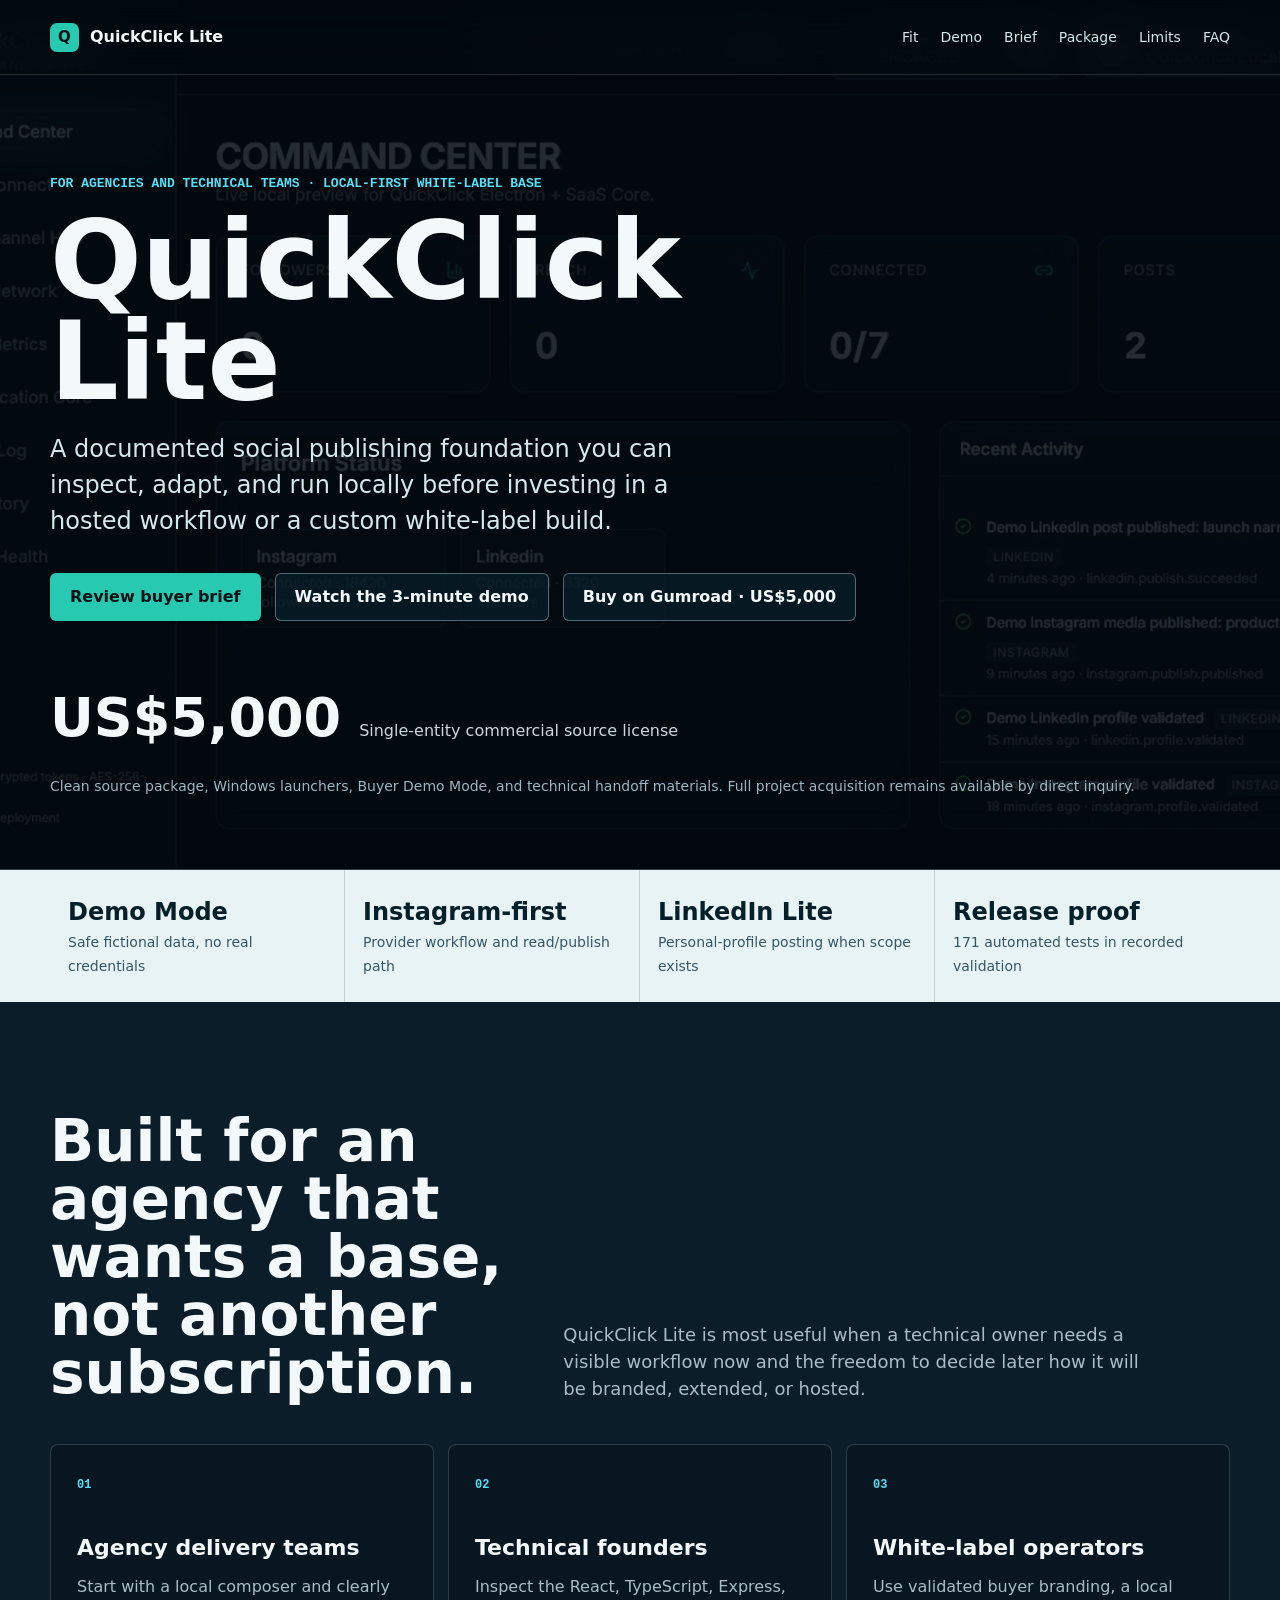
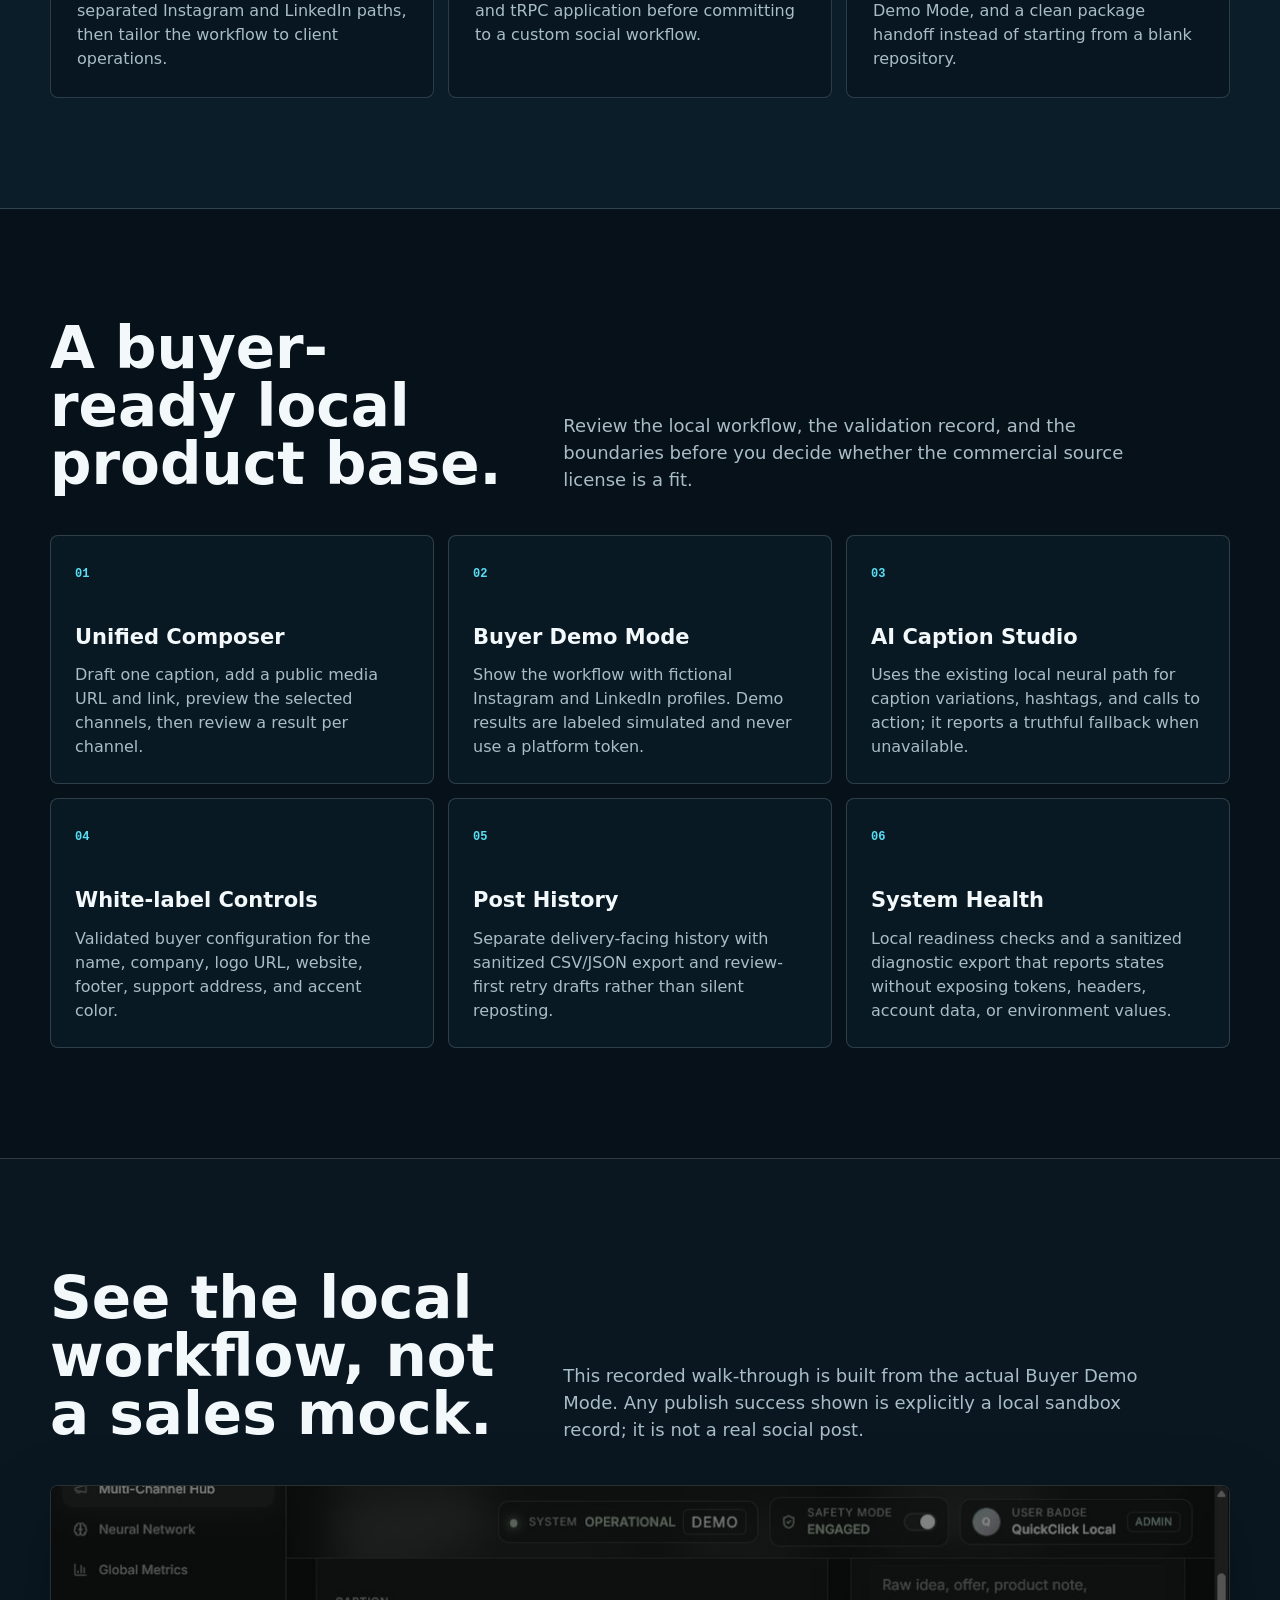
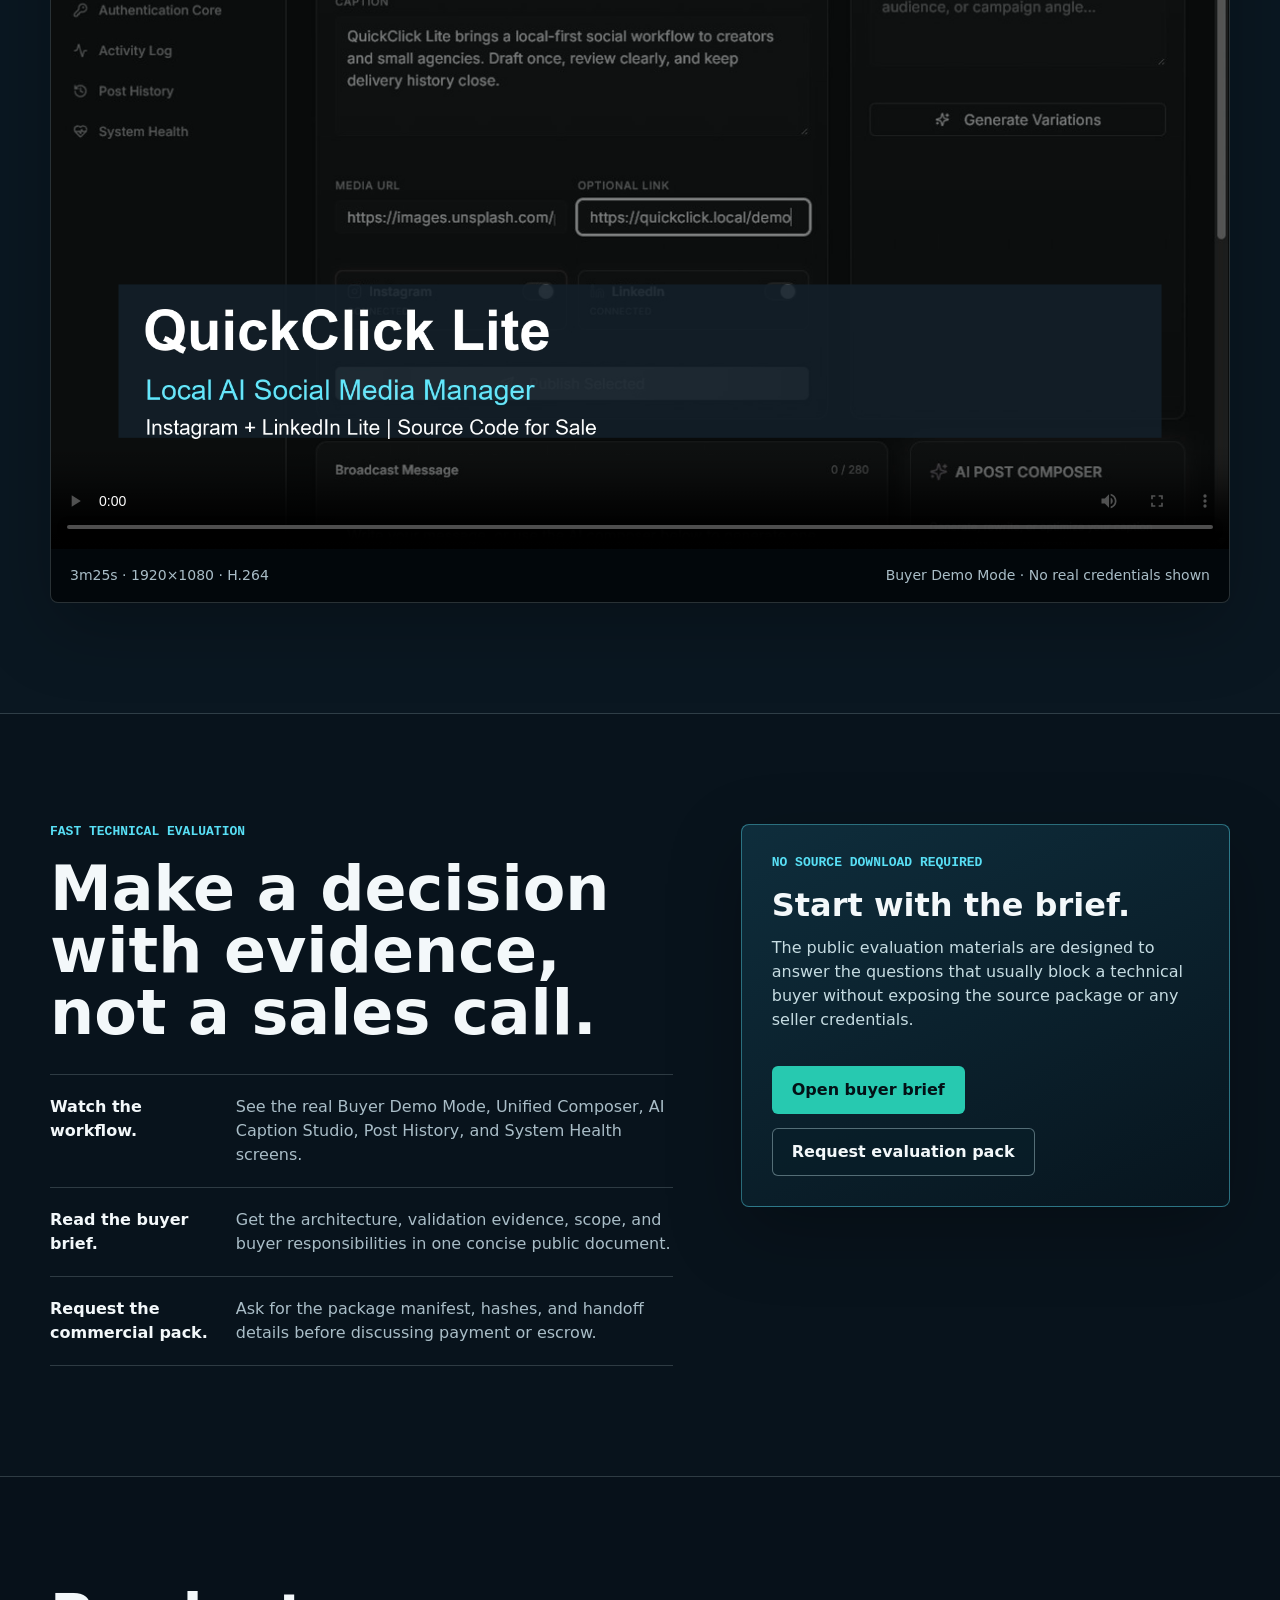
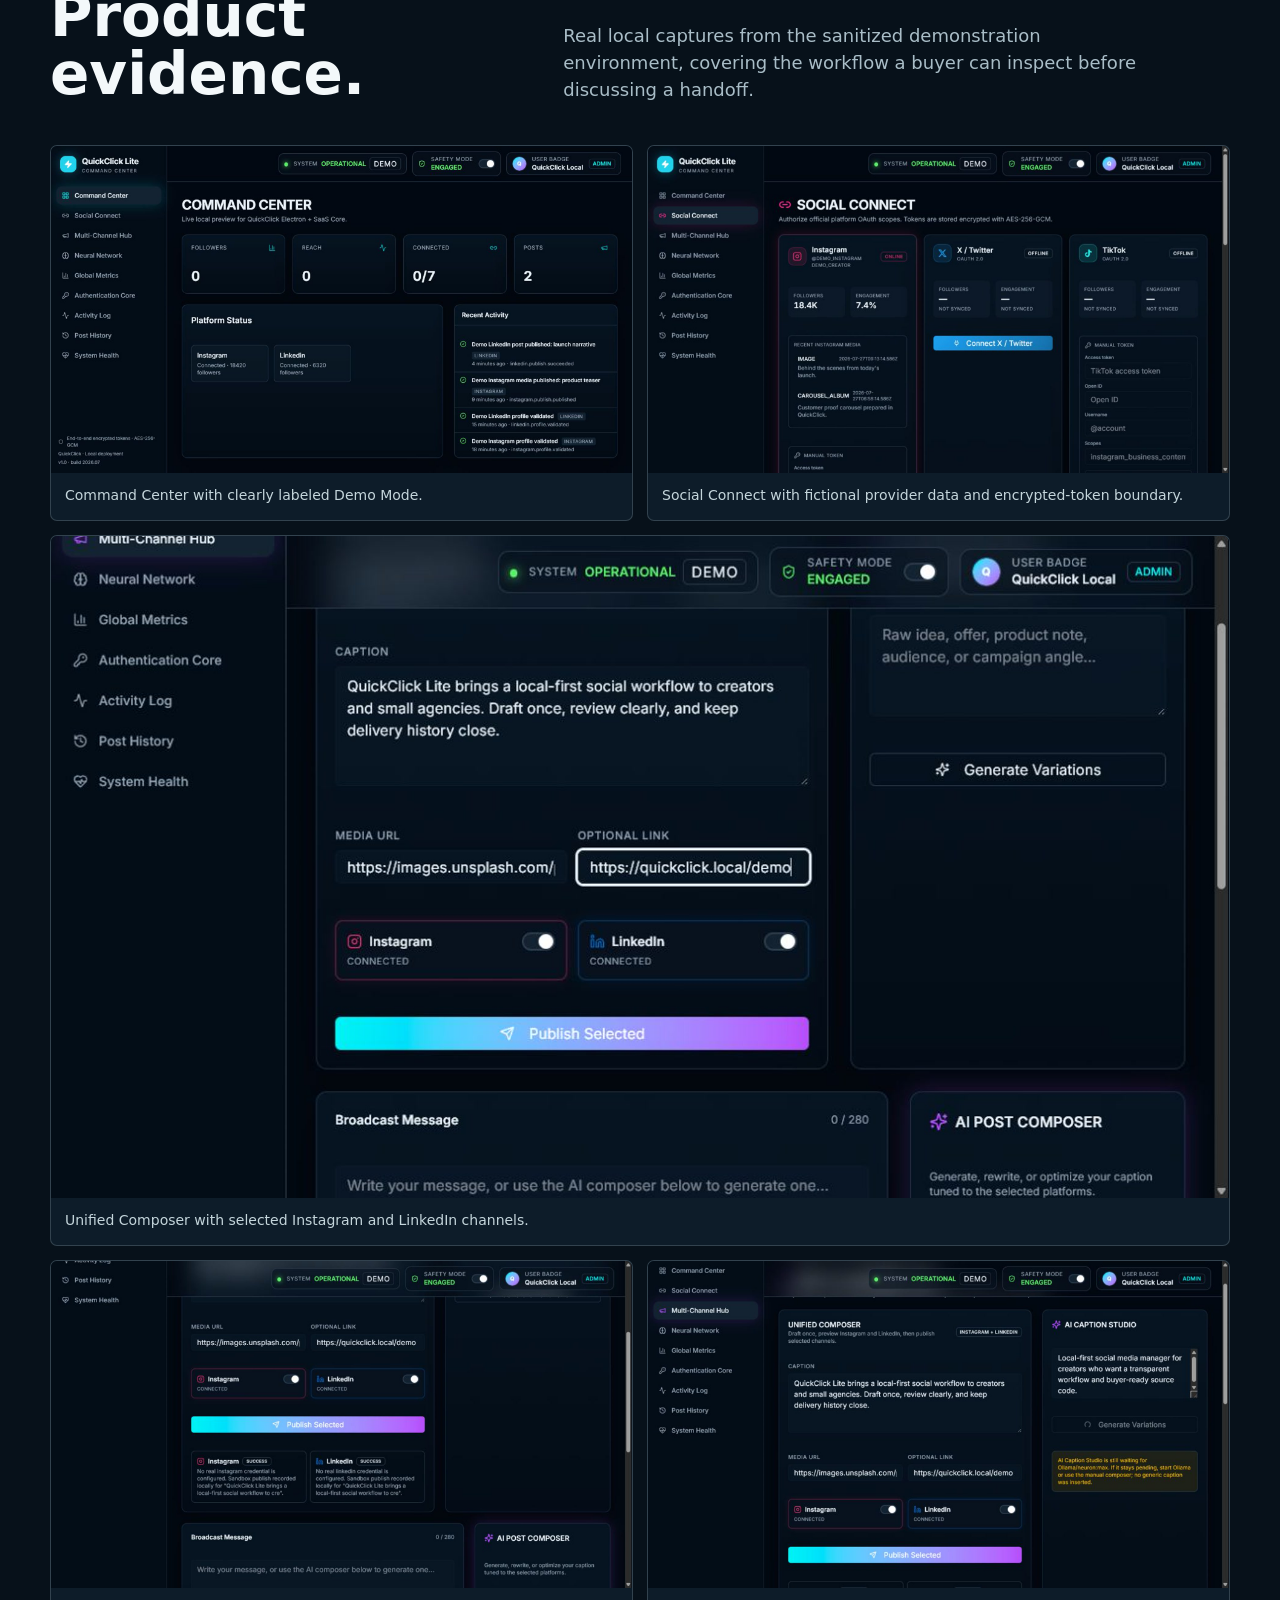
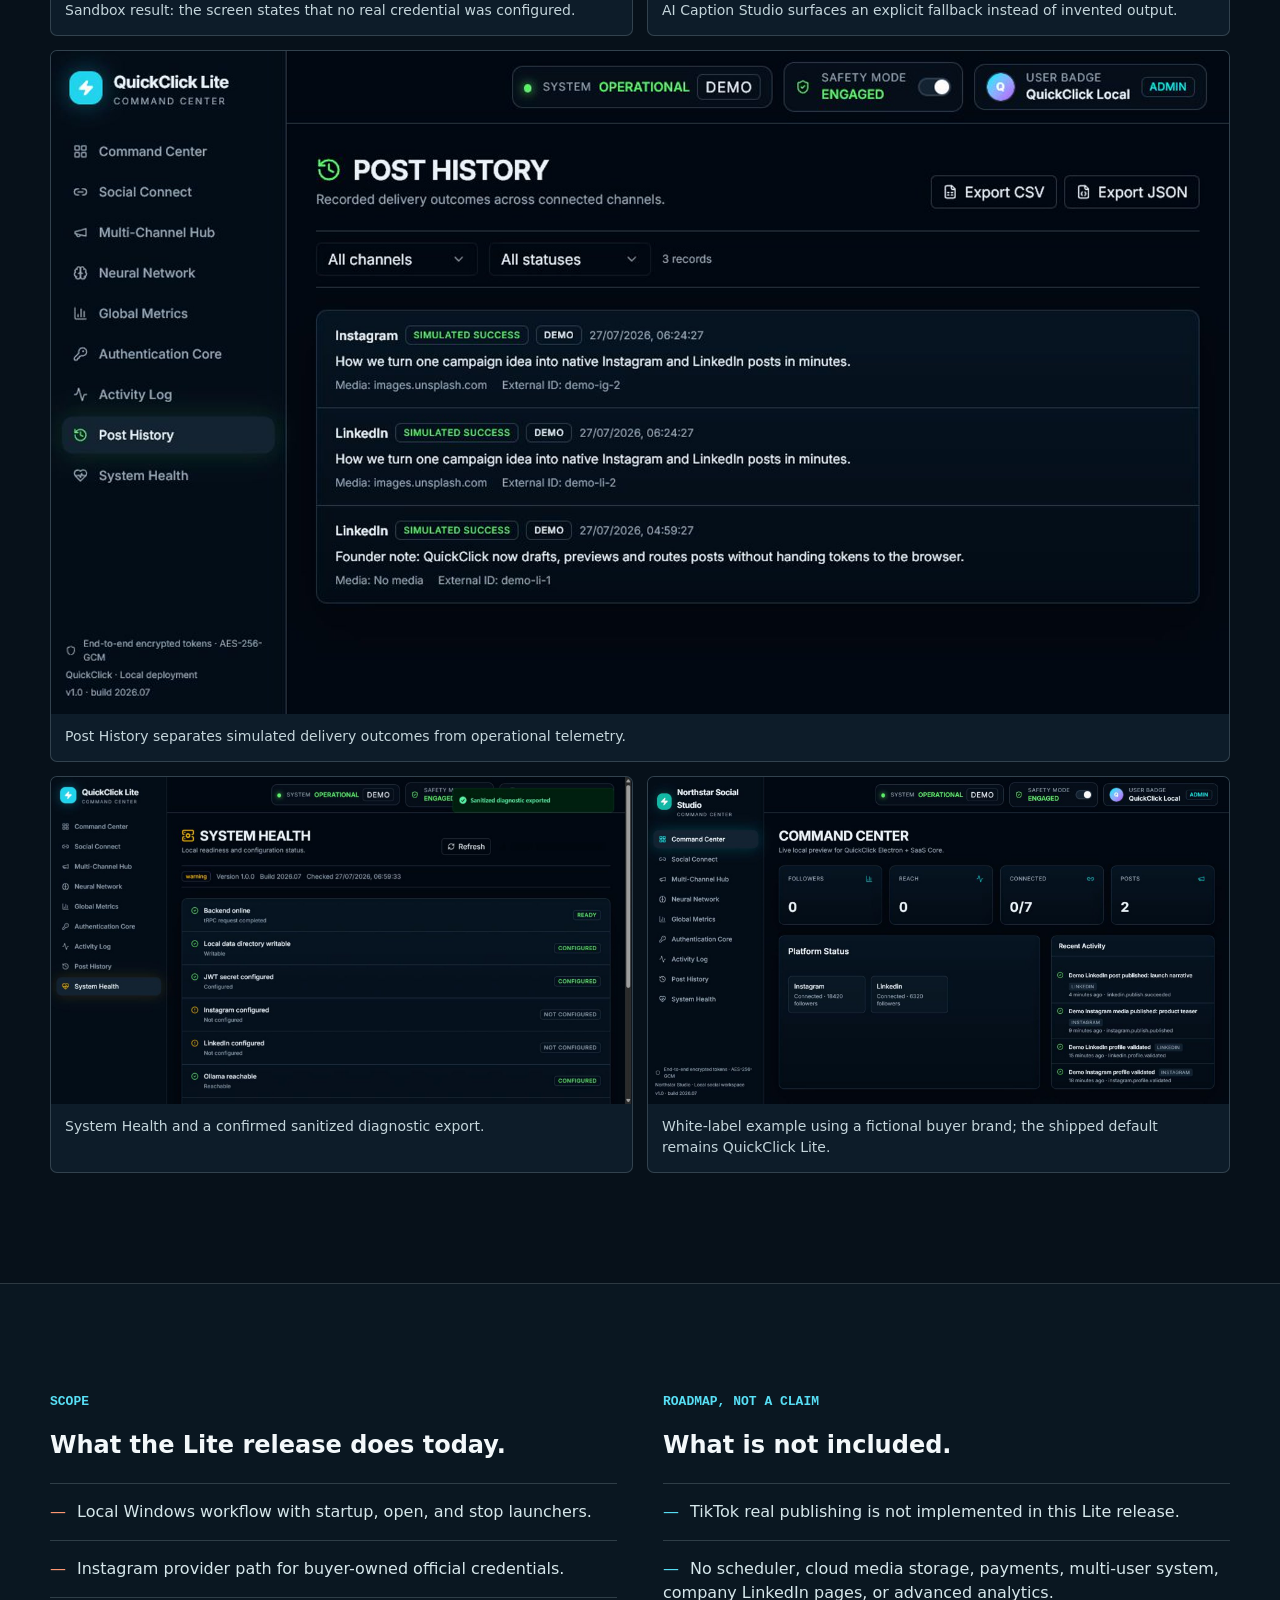
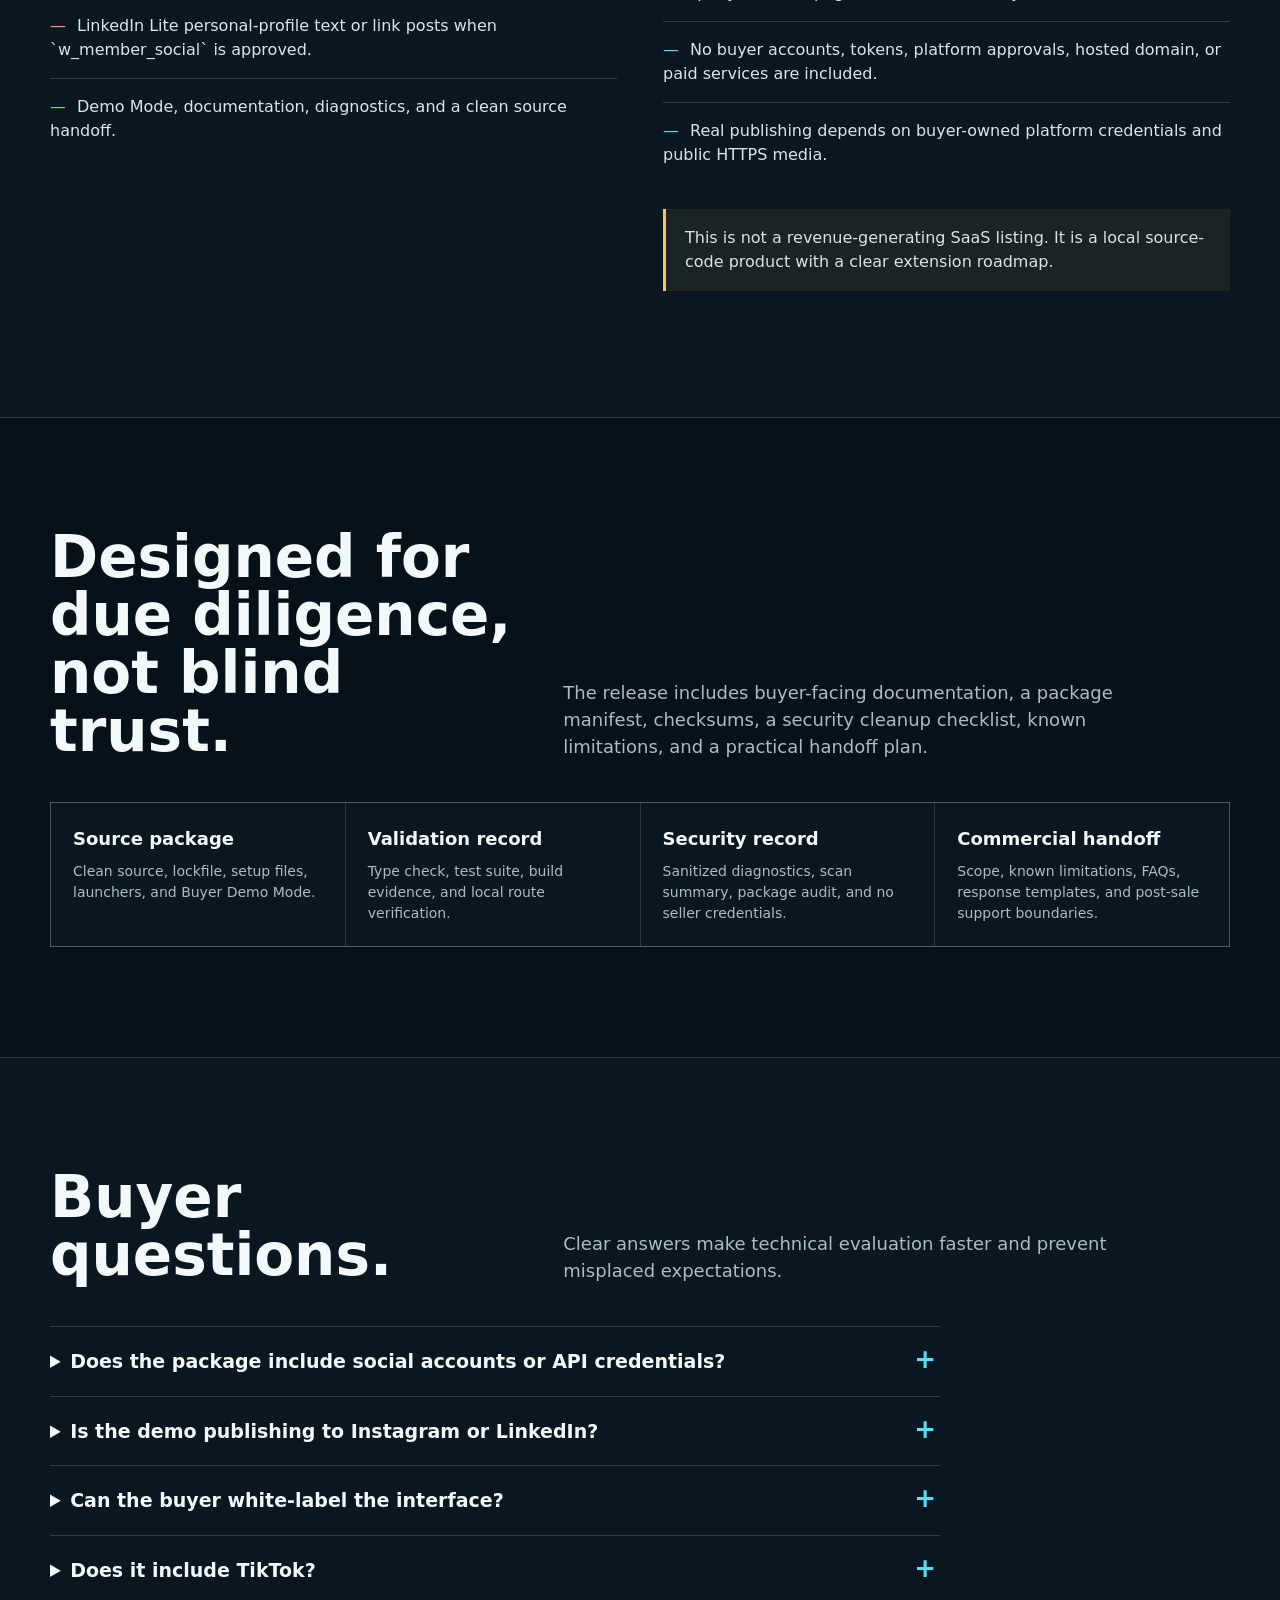
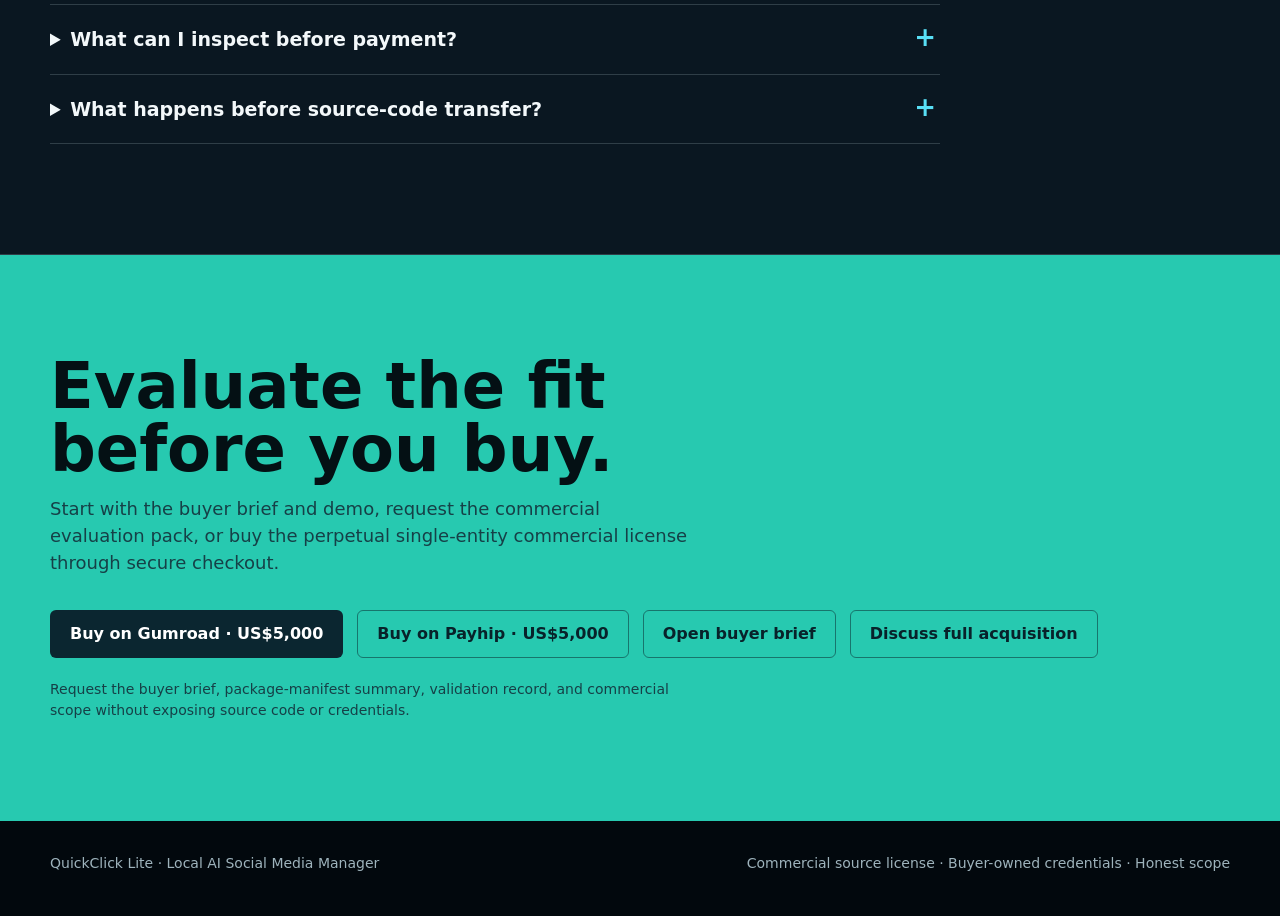
==== commit 94bea6ef: "Add direct checkout options to sale page" ====
--- a/index.html
+++ b/index.html
@@ -4,6 +4,17 @@
     <meta charset="UTF-8" />
     <meta name="viewport" content="width=device-width, initial-scale=1" />
     <meta name="description" content="QuickClick Lite is a local-first, white-label social publishing foundation for agencies and technical teams. Review the demo, buyer brief, validation record, and commercial source-license scope." />
+    <link rel="canonical" href="https://slowslyme.github.io/quickclick-lite-for-sale/" />
+    <meta property="og:type" content="website" />
+    <meta property="og:site_name" content="QuickClick Lite" />
+    <meta property="og:title" content="QuickClick Lite - White-label social publishing foundation" />
+    <meta property="og:description" content="A local-first social publishing base for agencies and technical teams. Review the demo, buyer brief, validation record, and commercial license scope." />
+    <meta property="og:url" content="https://slowslyme.github.io/quickclick-lite-for-sale/" />
+    <meta property="og:image" content="https://slowslyme.github.io/quickclick-lite-for-sale/assets/quickclick-lite-sale-thumbnail.png" />
+    <meta name="twitter:card" content="summary_large_image" />
+    <meta name="twitter:title" content="QuickClick Lite - White-label social publishing foundation" />
+    <meta name="twitter:description" content="Review the local demo, buyer brief, validation record, and source-license scope." />
+    <meta name="twitter:image" content="https://slowslyme.github.io/quickclick-lite-for-sale/assets/quickclick-lite-sale-thumbnail.png" />
     <title>QuickClick Lite — Local AI Social Media Manager</title>
     <link rel="stylesheet" href="styles.css" />
   </head>
@@ -36,7 +47,7 @@
           <div class="hero-actions">
             <a class="button button-primary" href="buyer-brief.html">Review buyer brief</a>
             <a class="button button-secondary" href="#demo">Watch the 3-minute demo</a>
-            <a class="button button-secondary" href="https://payhip.com/b/OX0Kr">License now · US$5,000</a>
+            <a class="button button-secondary" href="https://michivini.gumroad.com/l/quickclick-lite-commercial-source-license">Buy on Gumroad · US$5,000</a>
           </div>
           <div class="price-lockup" aria-label="Public asking price">
             <strong>US$5,000</strong>
@@ -177,7 +188,7 @@
         <div class="container">
           <h2 id="contact-title">Evaluate the fit before you buy.</h2>
           <p>Start with the buyer brief and demo, request the commercial evaluation pack, or buy the perpetual single-entity commercial license through secure checkout.</p>
-          <div class="hero-actions"><a class="button button-primary" data-contact-link data-contact-intent="technical-evaluation" href="#contact">Request technical evaluation</a><a class="button button-secondary" href="buyer-brief.html">Open buyer brief</a><a class="button button-secondary" href="https://payhip.com/b/OX0Kr">Buy license · US$5,000</a><a class="button button-secondary" data-contact-link data-contact-intent="acquisition" href="#contact">Discuss full acquisition</a></div>
+          <div class="hero-actions"><a class="button button-primary" href="https://michivini.gumroad.com/l/quickclick-lite-commercial-source-license">Buy on Gumroad · US$5,000</a><a class="button button-secondary" href="https://payhip.com/b/OX0Kr">Buy on Payhip · US$5,000</a><a class="button button-secondary" href="buyer-brief.html">Open buyer brief</a><a class="button button-secondary" data-contact-link data-contact-intent="acquisition" href="#contact">Discuss full acquisition</a></div>
           <p class="contact-status" data-contact-status aria-live="polite"></p>
         </div>
       </section>
